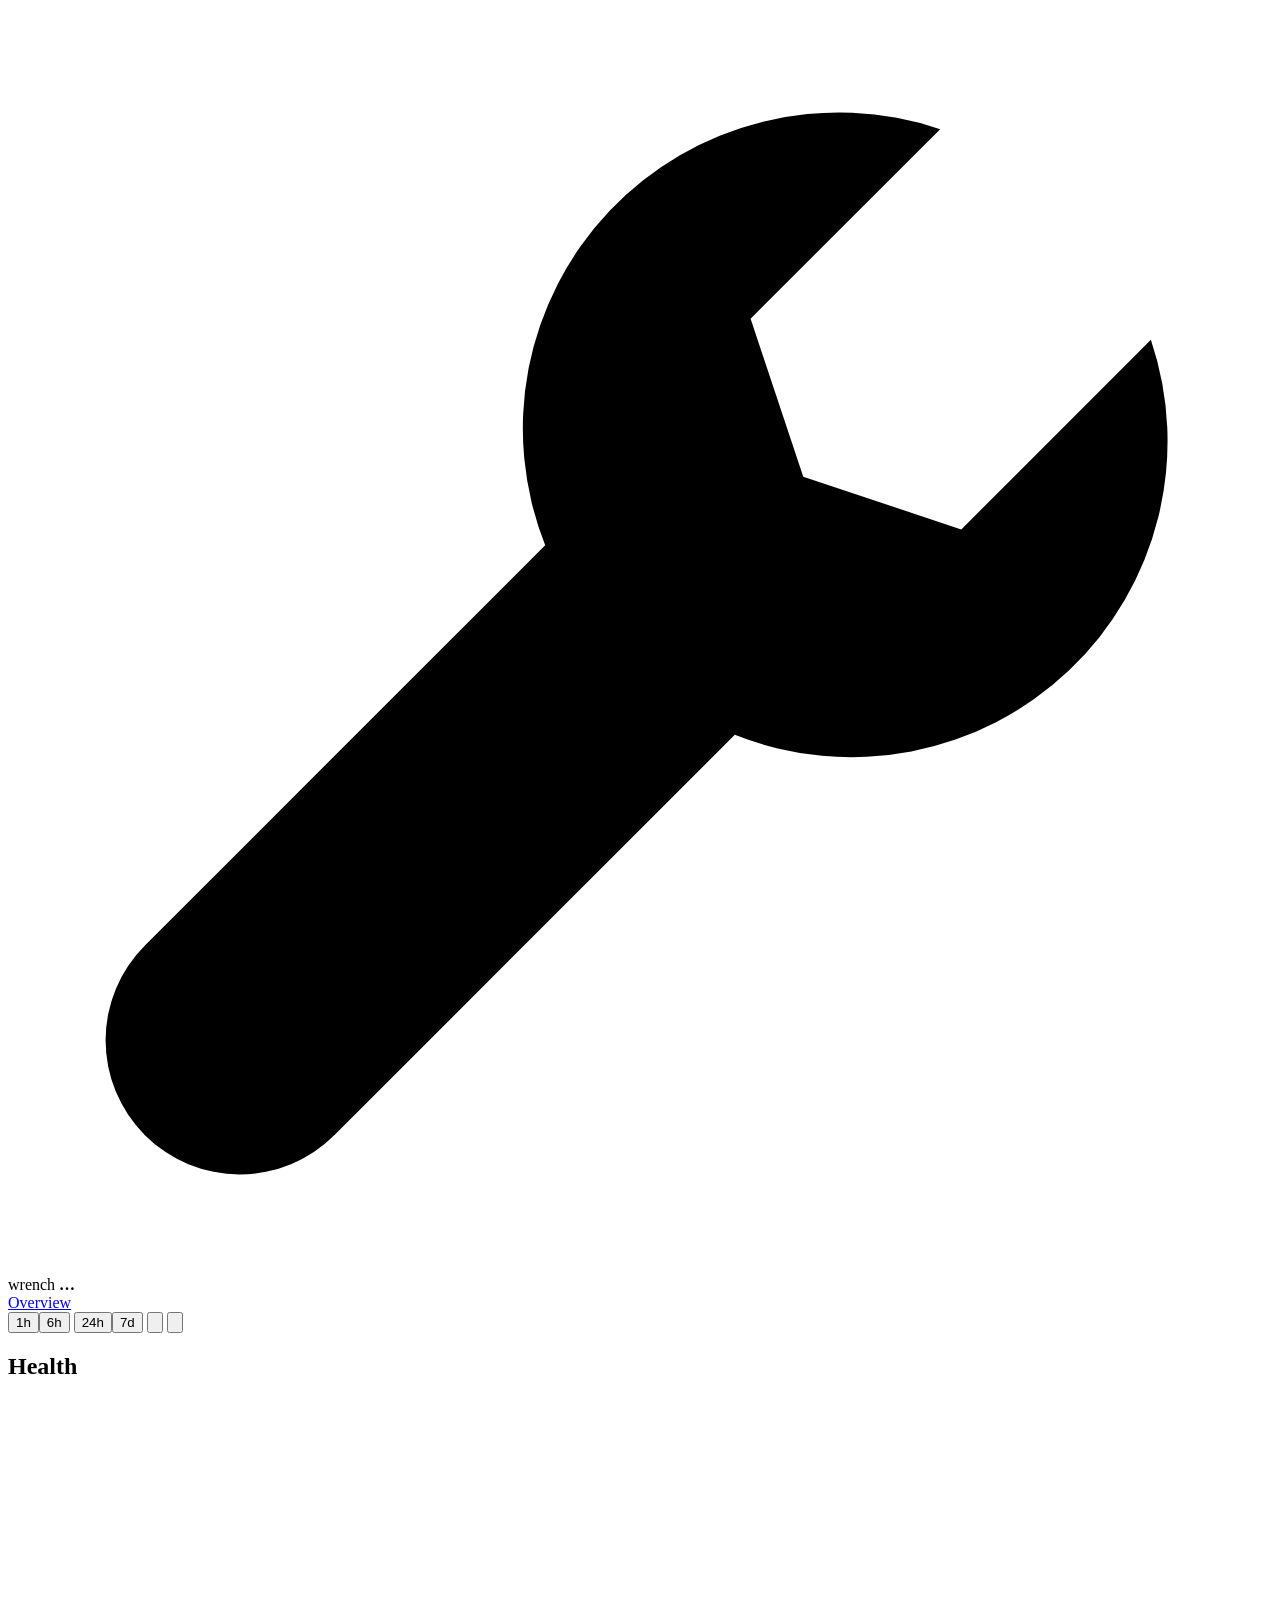
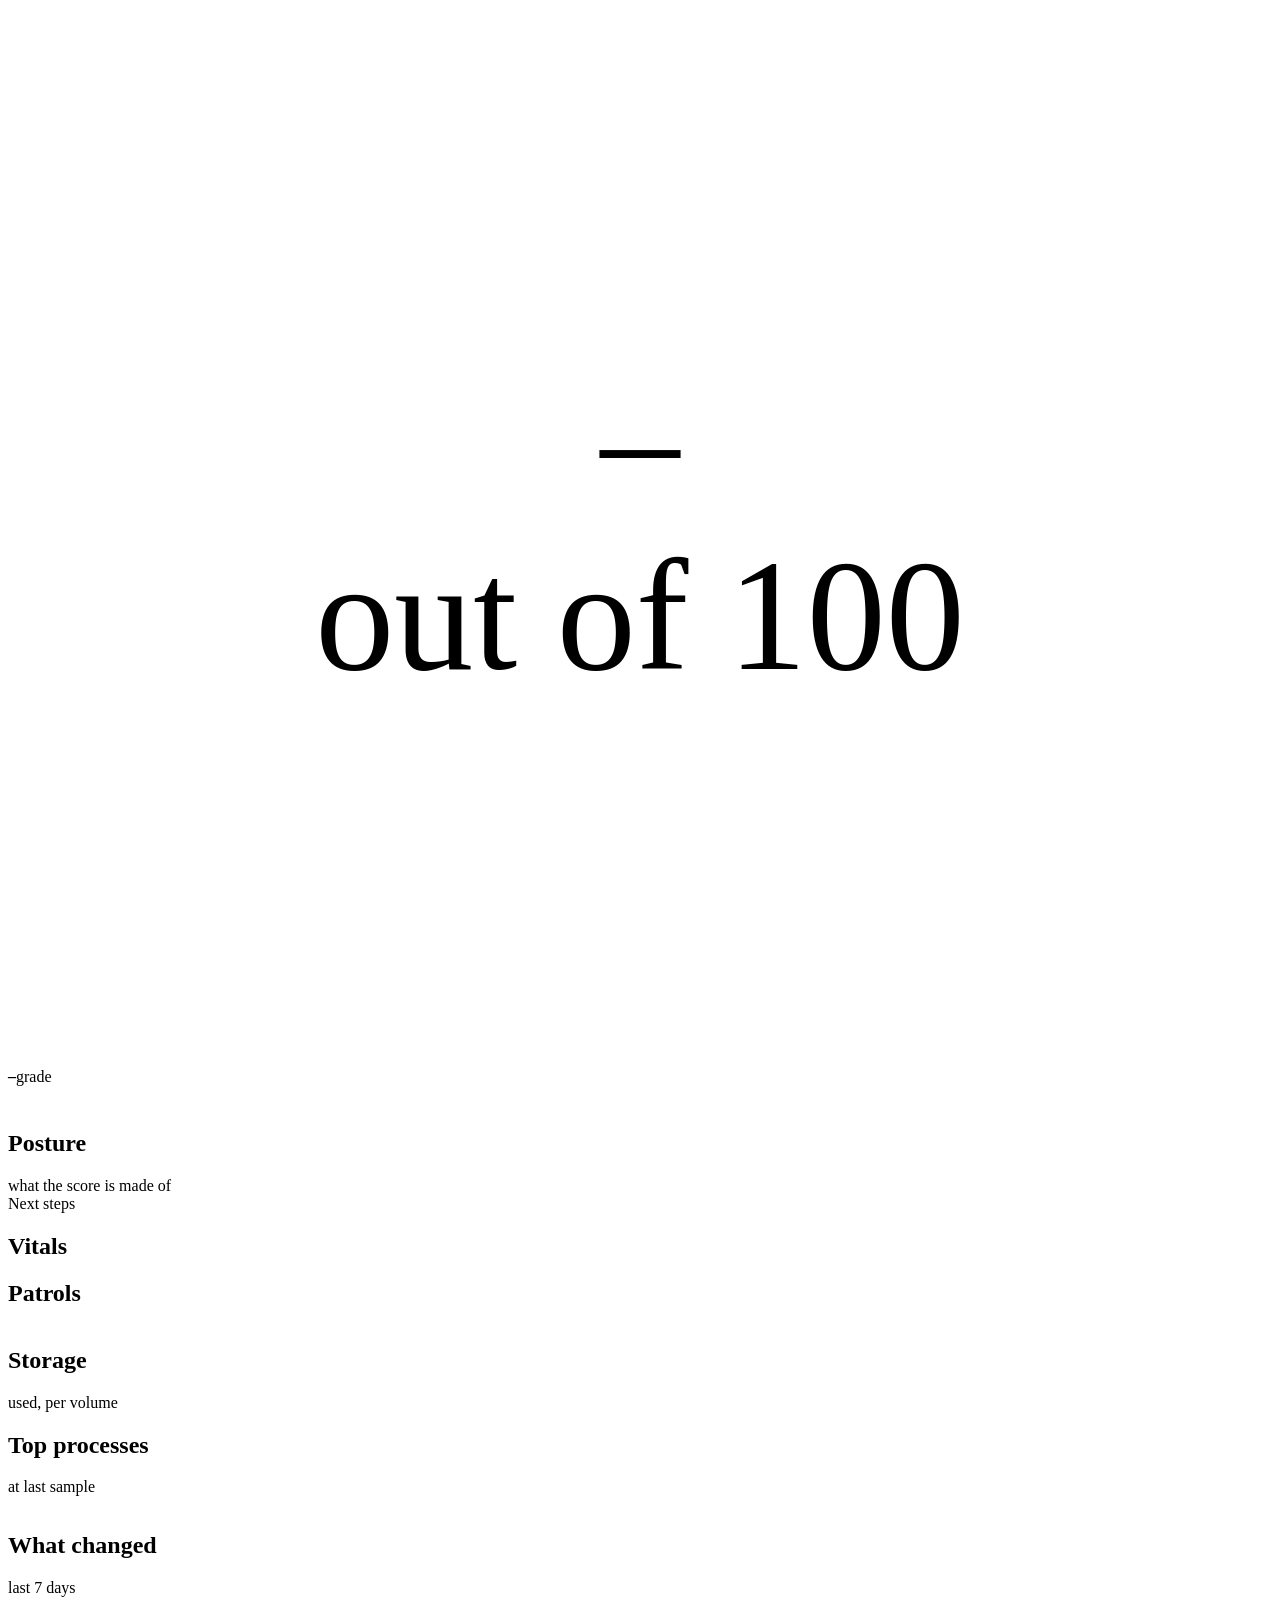
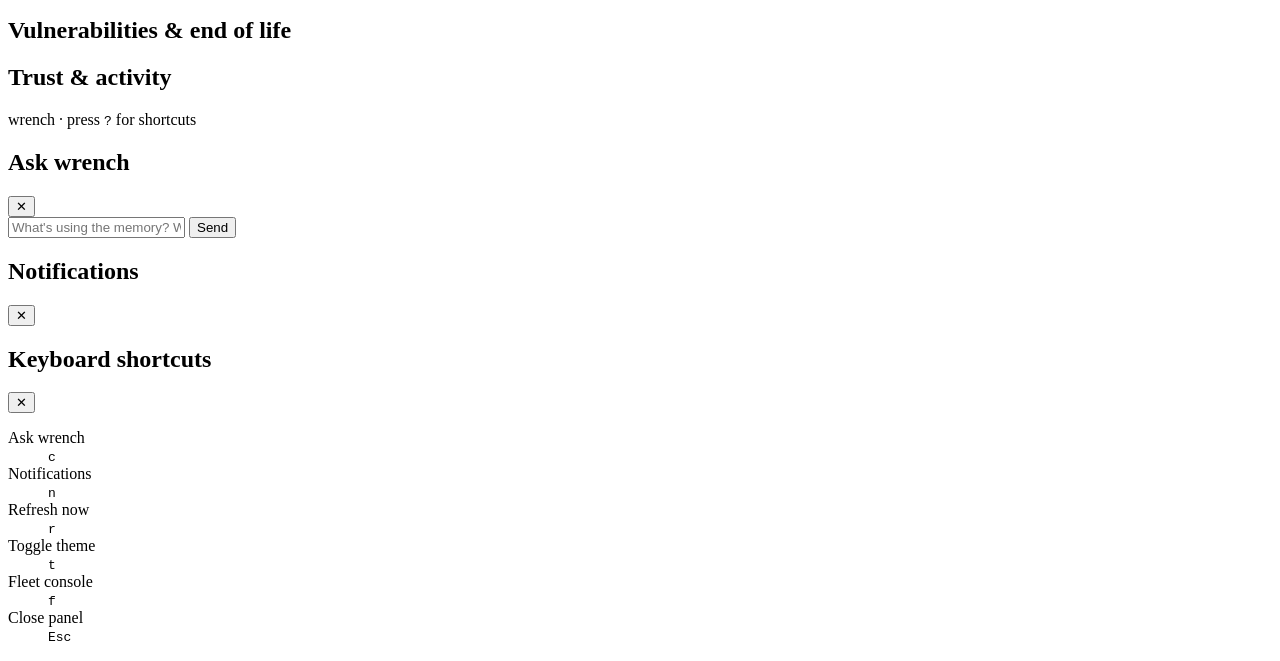
==== wrench/web/dashboard.html @ 410fb594 "v3.0.0 — enterprise pass: health score, brain-optional patrols, fleet enrollment, dashboard access c" ====
<!DOCTYPE html>
<html lang="en"><head><meta charset="utf-8">
<meta name="viewport" content="width=device-width, initial-scale=1">
<title>wrench — overview</title>
<link rel="icon" href="data:image/svg+xml,%3Csvg xmlns='http://www.w3.org/2000/svg' viewBox='0 0 24 24'%3E%3Cpath fill='%233987e5' d='M21.7 6.3l-3.6 3.6-3-1-1-3 3.6-3.6a6 6 0 00-7.5 7.9L2.6 17.8a2.5 2.5 0 103.6 3.6l7.6-7.6a6 6 0 007.9-7.5z'/%3E%3C/svg%3E">
<style>__BASE_CSS__</style></head>
<body>
<div class="topbar">
  <span class="brand"><svg viewBox="0 0 24 24" aria-hidden="true"><path fill="currentColor" d="M21.7 6.3l-3.6 3.6-3-1-1-3 3.6-3.6a6 6 0 00-7.5 7.9L2.6 17.8a2.5 2.5 0 103.6 3.6l7.6-7.6a6 6 0 007.9-7.5z"/></svg>wrench</span>
  <span class="hostchip"><span class="live" id="live"></span><b id="host">…</b><span id="oslabel" class="dim"></span></span>
  <nav class="nav" aria-label="sections"><a class="on" href="/">Overview</a><a id="nav-fleet" href="/fleet" hidden>Fleet</a></nav>
  <span class="spacer"></span>
  <span class="dim" id="updated" style="font-size:12px"></span>
  <span class="seg" role="group" aria-label="time range" id="range">
    <button data-h="1" aria-pressed="false">1h</button><button data-h="6" aria-pressed="false">6h</button>
    <button data-h="24" aria-pressed="true">24h</button><button data-h="168" aria-pressed="false">7d</button></span>
  <button class="iconbtn" id="bell" title="notifications (n)" aria-label="notifications">
    <svg viewBox="0 0 16 16"><path d="M8 1.8a4 4 0 00-4 4v2.4L2.7 11h10.6L12 8.2V5.8a4 4 0 00-4-4zM6.5 13a1.6 1.6 0 003 0" fill="none" stroke="currentColor" stroke-width="1.4" stroke-linecap="round" stroke-linejoin="round"/></svg>
    <span class="count" id="bell-count" hidden></span></button>
  <button class="iconbtn" id="chat-btn" title="ask wrench (c)" hidden>
    <svg viewBox="0 0 16 16"><path d="M2.5 3.5h11v7h-6l-3 2.5v-2.5h-2z" fill="none" stroke="currentColor" stroke-width="1.4" stroke-linejoin="round"/></svg>Ask</button>
  <button class="iconbtn" id="theme-btn" title="toggle theme (t)" aria-label="toggle theme">
    <svg viewBox="0 0 16 16"><circle cx="8" cy="8" r="5.5" fill="none" stroke="currentColor" stroke-width="1.4"/><path d="M8 2.5v11a5.5 5.5 0 000-11z" fill="currentColor"/></svg></button>
  <span class="rolechip" id="role" hidden></span>
  <button class="iconbtn" id="signout" title="sign out" hidden>Sign out</button>
</div>

<main class="page">
  <div class="row hero">
    <section class="card health" aria-labelledby="h-health">
      <header><h2 id="h-health">Health</h2><span class="meta" id="coverage"></span></header>
      <div class="ringwrap">
        <svg class="ring" viewBox="0 0 128 128" role="img" id="ring" aria-label="health score">
          <circle class="track" cx="64" cy="64" r="54" fill="none" stroke-width="9"/>
          <circle class="value" id="ring-val" cx="64" cy="64" r="54" fill="none" stroke-width="9"
            stroke-linecap="round" transform="rotate(-90 64 64)" stroke-dasharray="339.3" stroke-dashoffset="339.3"/>
          <text class="score" id="score" x="64" y="70" text-anchor="middle">–</text>
          <text class="of" x="64" y="88" text-anchor="middle">out of 100</text>
        </svg>
        <div><div class="grade"><b id="grade">–</b>grade</div><div id="state" style="margin-top:6px"></div>
          <p class="dim" style="font-size:12.5px;margin-top:8px" id="health-note"></p></div>
      </div>
      <dl class="kv" id="health-facts" style="margin-top:auto;padding-top:12px;border-top:1px solid var(--line-soft)"></dl>
    </section>
    <section class="card" aria-labelledby="h-pillars">
      <header><h2 id="h-pillars">Posture</h2><span class="meta">what the score is made of</span></header>
      <div class="pillars" id="pillars"></div>
      <div class="subhead" id="issues-head">Next steps</div>
      <div class="issues" id="issues"></div>
    </section>
  </div>

  <section class="card" aria-labelledby="h-vitals">
    <header><h2 id="h-vitals">Vitals</h2><span class="meta" id="range-label"></span></header>
    <div class="tiles" id="tiles"></div>
    <div class="charts">
      <div class="chart" id="c-cpu"></div><div class="chart" id="c-mem"></div>
      <div class="chart" id="c-load"></div><div class="chart" id="c-net"></div>
    </div>
  </section>

  <div class="row two">
    <section class="card" aria-labelledby="h-patrol">
      <header><h2 id="h-patrol">Patrols</h2><span class="meta" id="patrol-meta"></span></header>
      <div class="feed" id="patrols"></div>
    </section>
    <div class="row" style="align-content:start">
      <section class="card" aria-labelledby="h-disks">
        <header><h2 id="h-disks">Storage</h2><span class="meta">used, per volume</span></header>
        <div class="disks" id="disks"></div>
      </section>
      <section class="card" aria-labelledby="h-procs">
        <header><h2 id="h-procs">Top processes</h2><span class="meta">at last sample</span></header>
        <div class="row two" style="gap:18px"><dl class="kv" id="top-cpu"></dl><dl class="kv" id="top-mem"></dl></div>
      </section>
    </div>
  </div>

  <div class="row three">
    <section class="card" aria-labelledby="h-drift">
      <header><h2 id="h-drift">What changed</h2><span class="meta">last 7 days</span></header>
      <div class="feed" id="drift"></div>
    </section>
    <section class="card" aria-labelledby="h-intel">
      <header><h2 id="h-intel">Vulnerabilities &amp; end of life</h2><span class="meta" id="intel-meta"></span></header>
      <div class="feed" id="intel"></div>
    </section>
    <section class="card" aria-labelledby="h-trust">
      <header><h2 id="h-trust">Trust &amp; activity</h2><span class="meta" id="audit-state"></span></header>
      <dl class="kv" id="trust" style="margin-bottom:12px"></dl>
      <div class="feed" id="actions" style="max-height:230px"></div>
    </section>
  </div>
  <footer class="foot">wrench <span id="version"></span> · press <code>?</code> for shortcuts</footer>
</main>

<div id="toasts" aria-live="polite"></div>
<div class="scrim" id="scrim"></div>

<aside class="drawer" id="chat" role="dialog" aria-label="ask wrench">
  <header><h2>Ask wrench</h2><span class="dim" id="chat-model" style="font-size:12px"></span>
    <button class="iconbtn" data-close aria-label="close">✕</button></header>
  <div class="content" id="chat-log"></div>
  <form class="chatform" id="chat-form"><input class="input" id="chat-input" data-autofocus autocomplete="off"
    maxlength="2000" placeholder="What's using the memory? What changed overnight?">
    <button class="btn primary" id="chat-send" type="submit">Send</button></form>
</aside>

<aside class="drawer" id="notifs" role="dialog" aria-label="notifications">
  <header><h2>Notifications</h2><button class="btn" id="mark-all" hidden>Mark all read</button>
    <button class="iconbtn" data-close aria-label="close">✕</button></header>
  <div class="content"><div class="feed" id="notif-list" style="max-height:none"></div></div>
</aside>

<aside class="drawer" id="help" role="dialog" aria-label="keyboard shortcuts">
  <header><h2>Keyboard shortcuts</h2><button class="iconbtn" data-close aria-label="close">✕</button></header>
  <div class="content"><dl class="kv">
    <dt>Ask wrench</dt><dd><code>c</code></dd><dt>Notifications</dt><dd><code>n</code></dd>
    <dt>Refresh now</dt><dd><code>r</code></dd><dt>Toggle theme</dt><dd><code>t</code></dd>
    <dt>Fleet console</dt><dd><code>f</code></dd><dt>Close panel</dt><dd><code>Esc</code></dd></dl></div>
</aside>

<script nonce="__NONCE__">__BASE_JS__</script>
<script nonce="__NONCE__">
let hours = 24, me = { role: 'viewer' }, seenNotif = new Set(), firstLoad = true;

function renderHealth(p) {
  const s = p.score, C = 339.3;
  $('score').textContent = s == null ? '–' : Math.round(s);
  $('grade').textContent = p.grade;
  $('ring').setAttribute('aria-label', s == null ? 'health score: no data yet' : `health score ${Math.round(s)} of 100, grade ${p.grade}`);
  const v = $('ring-val');
  v.style.stroke = `var(--${p.state === 'ok' ? 'good' : p.state === 'attention' ? 'warning' : p.state === 'critical' ? 'critical' : 'unknown'})`;
  v.style.strokeDashoffset = s == null ? C : C * (1 - s / 100);
  $('state').innerHTML = badge(p.state);
  $('coverage').textContent = `${p.coverage.measured} of ${p.coverage.total} pillars measured`;
  $('health-note').textContent = p.coverage.measured < p.coverage.total
    ? 'Unmeasured pillars are left out of the score, not counted as healthy.' : 'Every pillar is measured.';
  $('issues').innerHTML = (p.top_issues || []).map((i) => `
    <div class="issue"><span class="dot ${esc(p.pillars.find((x) => x.key === i.pillar).state)}"></span>
      <span><b>${esc(i.label)}</b> — ${esc(i.detail)}</span><small>next step: <code>${esc(i.command)}</code></small></div>`).join('')
    || (s == null ? '<div class="empty">Run <code>wrench patrol</code> to take the first measurements.</div>'
      : '<div class="empty">Nothing needs attention.</div>');
  $('issues-head').hidden = !(p.top_issues || []).length;
  $('pillars').innerHTML = p.pillars.map((x) => `
    <div class="pillar" title="run: ${esc(x.command)}">
      <div class="top">${badge(x.state)}<span class="name">${esc(x.label)}</span>
        <span class="val num">${x.score == null ? '—' : Math.round(x.score)}</span></div>
      <div class="meter ${esc(x.state)}"><i style="width:${x.score ?? 0}%"></i></div>
      <div class="detail">${esc(x.detail)}${x.score == null ? ` · <code>${esc(x.command)}</code>` : ''}</div>
    </div>`).join('');
}

function renderVitals(o, tl) {
  const os = o.os || {};
  const tile = (k, v, unit) => `<div class="tile"><div class="k">${k}</div><div class="v num">${v}${unit ? `<small>${unit}</small>` : ''}</div></div>`;
  const n = (v, d = 0) => (v == null ? '—' : Number(v).toFixed(d));
  $('tiles').innerHTML = tile('CPU', n(os.cpu_pct), '%') + tile('Memory', n(os.mem_pct), '%')
    + tile('Swap', n(os.swap_pct), '%') + tile('Load 1m', n(os.load_1m, 2))
    + tile('Processes', os.n_procs ?? '—') + tile('Uptime', dur(os.uptime_s));
  const series = (k) => tl.filter((s) => s[k] != null).map((s) => [s.ts, s[k]]);
  lineChart($('c-cpu'), { title: 'CPU', points: series('cpu_pct'), unit: '%', max: 100 });
  lineChart($('c-mem'), { title: 'Memory', points: series('mem_pct'), unit: '%', max: 100 });
  lineChart($('c-load'), { title: 'Load (1 min)', points: series('load_1m'), fmt: (v) => v.toFixed(2) });
  lineChart($('c-net'), { title: 'Network in', points: series('net_recv_rate_kbs'), unit: ' KB/s' });
  $('range-label').textContent = hours === 168 ? 'last 7 days' : `last ${hours} hour${hours > 1 ? 's' : ''}`;
  const disks = Object.entries(os.disk_pct || {}).map(([m, v]) => [m, Number(v)])
    .filter((e) => Number.isFinite(e[1])).sort((a, b) => b[1] - a[1]);
  $('disks').innerHTML = disks.length ? disks.map(([m, p]) => `
    <div class="disk"><span class="mount" title="${esc(m)}">${esc(m)}</span>
      <div class="meter ${stateOf(p)}" role="img" aria-label="${esc(m)} ${p}% used"><i style="width:${p}%"></i></div>
      <span class="num"><b>${p.toFixed(0)}%</b></span></div>`).join('') : '<div class="empty">No volumes sampled yet.</div>';
  const procs = (rows, key, head) => `<dt class="dim">${head}</dt><dd></dd>` + (rows || []).map((r) =>
    `<dt style="color:var(--text)">${esc(r.name)}</dt><dd class="num">${Number(r[key]).toFixed(1)}%</dd>`).join('');
  $('top-cpu').innerHTML = procs(os.top_cpu, 'cpu_pct', 'by CPU');
  $('top-mem').innerHTML = procs(os.top_mem, 'mem_pct', 'by memory');
}

function renderPatrols(list) {
  $('patrol-meta').textContent = list.length ? 'last ' + ago(list[0].ts) : '';
  $('patrols').innerHTML = list.length ? list.map((p, i) => {
    const fs = (p.findings || []).filter((f) => f.severity !== 'recommendation');
    const recs = (p.findings || []).filter((f) => f.severity === 'recommendation');
    return `<div class="item" data-ts="${p.ts}">
      <div class="head">${badge(p.status)}${p.model === 'deterministic' ? '<span class="tag" title="No model was consulted; every finding is a code check.">deterministic</span>' : ''}
        <span class="when">${ago(p.ts)}</span></div>
      <div class="body">${esc(p.summary)}</div>
      ${i === 0 && fs.length ? `<div class="findings">${fs.slice(0, 8).map((f) =>
        `<div class="finding">${badge(f.severity)}<span>${esc(f.text)}</span></div>`).join('')}
        ${fs.length > 8 ? `<div class="sub">…and ${fs.length - 8} more in the full report</div>` : ''}</div>` : ''}
      ${i === 0 && recs.length ? `<div class="sub">Recommended: ${recs.slice(0, 3).map((r) => `<code>${esc(r.text)}</code>`).join(' ')}</div>` : ''}
      <details><summary>Full report${i ? ` · ${fs.length} finding(s)` : ''}</summary><pre>${esc(p.report_md)}</pre></details>
      <div class="sub">${esc(p.model || '')}${p.tokens ? ` · ${p.tokens.toLocaleString()} tokens` : ''}</div></div>`;
  }).join('') : '<div class="empty">No patrols yet. Run <code>wrench patrol</code>, or schedule them with <code>wrench install-service</code>.</div>';
}

function renderFeeds(drift, wi, actions, o) {
  $('drift').innerHTML = drift.length ? drift.map((d) => `
    <div class="item"><div class="head"><span class="tag">${esc(d.kind)}</span><span class="when">${ago(d.ts)}</span></div>
      <div class="body">${esc(d.summary)}</div>
      ${Array.isArray(d.details) && d.details.length > 1 ? `<details><summary>${d.details.length} changes</summary><pre>${esc(d.details.join('\n'))}</pre></details>` : ''}</div>`).join('')
    : '<div class="empty">No changes recorded — ports, services, packages, users and scheduled jobs match the last scan.</div>';
  if (wi && wi.ts) {
    const v = wi.vulns || [], eol = (wi.eol || []);
    $('intel-meta').textContent = `scanned ${ago(wi.ts)}${wi.online === false ? ' · cached' : ''}`;
    $('intel').innerHTML = v.slice(0, 10).map((x) => `
      <div class="item"><div class="head">${badge('critical', 'CVE')}<b>${esc(x.package)}</b> <span class="dim mono">${esc(x.version)}</span></div>
        <div class="body">${esc((x.aliases || []).join(', ') || x.vuln_id)}${x.fixed ? ` · fixed in <code>${esc(x.fixed)}</code>` : ''}</div>
        <div class="sub">${esc(x.summary || '')}</div></div>`).join('')
      + (v.length > 10 ? `<div class="item sub">…and ${v.length - 10} more — <code>wrench cve</code></div>` : '')
      + eol.map((e) => `<div class="item"><div class="head">${badge(e.is_eol ? 'attention' : 'ok', e.is_eol ? 'End of life' : 'Supported')}<span>${esc(e.label)}</span></div></div>`).join('')
      + (!v.length ? `<div class="item sub">No known CVEs in ${wi.packages_checked} checked packages.</div>` : '');
  } else {
    $('intel').innerHTML = o.offline ? '<div class="empty">Offline mode — public vulnerability lookups are disabled.</div>'
      : '<div class="empty">No scan yet. Run <code>wrench cve</code>.</div>';
  }
  const a = o.audit || {};
  $('audit-state').innerHTML = a.count == null ? '' : badge(a.intact ? 'ok' : 'critical', a.intact ? 'Audit chain intact' : 'Audit chain broken');
  const b = o.brain || {};
  $('trust').innerHTML = `
    <dt>Policy tier</dt><dd><b>${esc(o.policy_tier)}</b></dd>
    <dt>Brain</dt><dd>${b.usable ? `${esc(b.provider)} · <span class="mono">${esc(b.model)}</span>` : `<span class="dim">deterministic — ${esc(b.reason || 'not configured')}</span>`}</dd>
    <dt>Network</dt><dd>${o.offline ? 'offline mode (zero egress)' : 'normal'}</dd>
    <dt>Audit events</dt><dd class="num">${a.count ?? '—'}${a.reason && !a.intact ? ` · <span style="color:var(--critical-ink)">${esc(a.reason)}</span>` : ''}</dd>
    <dt>Tokens spent</dt><dd class="num">${(o.tokens_total || 0).toLocaleString()}</dd>`;
  $('actions').innerHTML = actions.length ? actions.slice(0, 30).map((x) => `
    <div class="item"><div class="head"><span class="tag">${esc(x.kind)}</span>${x.approved ? '' : badge('attention', 'blocked')}<span class="when">${ago(x.ts)}</span></div>
      <div class="body mono" style="font-size:12.5px">${esc(x.command)}</div></div>`).join('')
    : '<div class="empty">No agent actions recorded yet.</div>';
}

function renderNotifs(list) {
  const unread = list.filter((n) => !n.read);
  const c = $('bell-count'); c.hidden = !unread.length; c.textContent = unread.length > 99 ? '99+' : unread.length;
  $('mark-all').hidden = !unread.length || me.role !== 'admin';
  $('notif-list').innerHTML = list.length ? list.slice().reverse().map((n) => `
    <div class="item" style="${n.read ? 'opacity:.6' : ''}"><div class="head">${badge(n.severity)}<span class="tag">${esc(n.kind || 'patrol')}</span><span class="when">${ago(n.ts)}</span></div>
      <div class="body">${esc(n.summary)}</div></div>`).join('') : '<div class="empty">Nothing here — the box is quiet.</div>';
  if (!firstLoad) for (const n of unread) {
    if (seenNotif.has(n.id)) continue;
    const t = document.createElement('div'); t.className = 'toast ' + esc(n.severity);
    t.innerHTML = `<div class="t">${esc(LABEL[n.severity] || n.severity)} · ${esc(n.kind || 'patrol')}</div>${esc(n.summary)}`;
    t.addEventListener('click', () => { t.remove(); openDrawer('notifs'); });
    $('toasts').appendChild(t); setTimeout(() => t.remove(), 20000);
  }
  unread.forEach((n) => seenNotif.add(n.id));
}

async function refresh() {
  try {
    const [o, tl, drift, patrols, actions, wi, notifs] = await Promise.all([
      api('/api/overview'), api('/api/timeline?hours=' + hours), api('/api/drift'),
      api('/api/patrols'), api('/api/actions'), api('/api/webintel'), api('/api/notifications?all=1')]);
    me = o;
    $('host').textContent = o.host; $('oslabel').textContent = o.os_label || '';
    $('version').textContent = 'v' + o.version;
    document.title = `${o.posture.score == null ? '' : Math.round(o.posture.score) + ' · '}${o.host} — wrench`;
    $('nav-fleet').hidden = !o.fleet_hub;
    $('chat-btn').hidden = o.role !== 'admin' || !o.brain.usable;
    $('chat-model').textContent = o.brain.usable ? `${o.brain.provider} · ${o.brain.model}` : '';
    $('role').hidden = $('signout').hidden = !o.auth_required; $('role').textContent = o.role;
    const fresh = o.ts && (Date.now() / 1000 - o.ts) < 300;
    $('live').classList.toggle('stale', !fresh);
    $('updated').textContent = o.ts ? 'sampled ' + ago(o.ts) : 'no samples yet';
    renderHealth(o.posture); renderVitals(o, tl); renderPatrols(patrols);
    const lp = patrols[0], unread = notifs.filter((n) => !n.read).length;
    const hot = Object.values((o.os || {}).disk_pct || {}).filter((p) => p >= 90).length;
    $('health-facts').innerHTML = `
      <dt>Last patrol</dt><dd>${lp ? `${badge(lp.status)} <span class="dim">${ago(lp.ts)}</span>` : '<span class="dim">none yet</span>'}</dd>
      <dt>Unread notifications</dt><dd class="num">${unread}</dd>
      <dt>Volumes at 90% or more</dt><dd class="num">${hot}</dd>`;
    renderFeeds(drift, wi, actions, o); renderNotifs(notifs);
    firstLoad = false;
  } catch (e) { if (e.message !== 'auth') { $('updated').textContent = 'connection lost — retrying'; $('live').classList.add('stale'); } }
}

/* ---- interactions ---- */
wireChrome();
$('range').addEventListener('click', (e) => {
  const b = e.target.closest('button'); if (!b) return;
  hours = Number(b.dataset.h);
  $('range').querySelectorAll('button').forEach((x) => x.setAttribute('aria-pressed', x === b));
  refresh();
});
$('bell').addEventListener('click', () => openDrawer('notifs'));
$('mark-all').addEventListener('click', async () => { await post('/api/notifications/read'); refresh(); });
let greeted = false, busy = false;
function addMsg(cls, text, meta) {
  const d = document.createElement('div'); d.className = 'msg ' + cls; d.textContent = text;
  if (meta) { const m = document.createElement('span'); m.className = 'meta'; m.textContent = meta; d.appendChild(m); }
  $('chat-log').appendChild(d); $('chat-log').scrollTop = $('chat-log').scrollHeight; return d;
}
function openChat() {
  if (me.role !== 'admin' || !me.brain || !me.brain.usable) return;
  if (!greeted) { greeted = true; addMsg('bot', "I'm wrench — I live on this machine. Ask me what's using the memory, what changed overnight, or whether that port should be open. I investigate with read-only diagnostics and cite what I find."); }
  openDrawer('chat');
}
$('chat-btn').addEventListener('click', openChat);
$('chat-form').addEventListener('submit', async (e) => {
  e.preventDefault();
  const q = $('chat-input').value.trim(); if (!q || busy) return;
  $('chat-input').value = ''; addMsg('you', q); busy = true; $('chat-send').disabled = true;
  const t = document.createElement('div'); t.className = 'typing'; t.textContent = 'investigating…';
  $('chat-log').appendChild(t);
  try {
    const d = await post('/api/chat', { message: q });
    addMsg('bot', d.reply, `${d.tokens.toLocaleString()} tokens · ${d.steps} diagnostic${d.steps === 1 ? '' : 's'} run`);
  } catch (err) { addMsg('bot', 'I could not answer that: ' + err.message); }
  t.remove(); busy = false; $('chat-send').disabled = false; $('chat-input').focus();
});
document.addEventListener('keydown', (e) => {
  if (e.target.matches('input, textarea') || e.metaKey || e.ctrlKey || e.altKey) return;
  if (e.key === 'c') openChat(); else if (e.key === 'n') openDrawer('notifs');
  else if (e.key === 'r') refresh(); else if (e.key === 't') toggleTheme();
  else if (e.key === '?') openDrawer('help'); else if (e.key === 'f' && me.fleet_hub) location.href = '/fleet';
  else return;
  e.preventDefault();
});
let resizeTimer;
addEventListener('resize', () => { clearTimeout(resizeTimer); resizeTimer = setTimeout(refresh, 200); });
refresh(); setInterval(refresh, 15000);
</script></body></html>
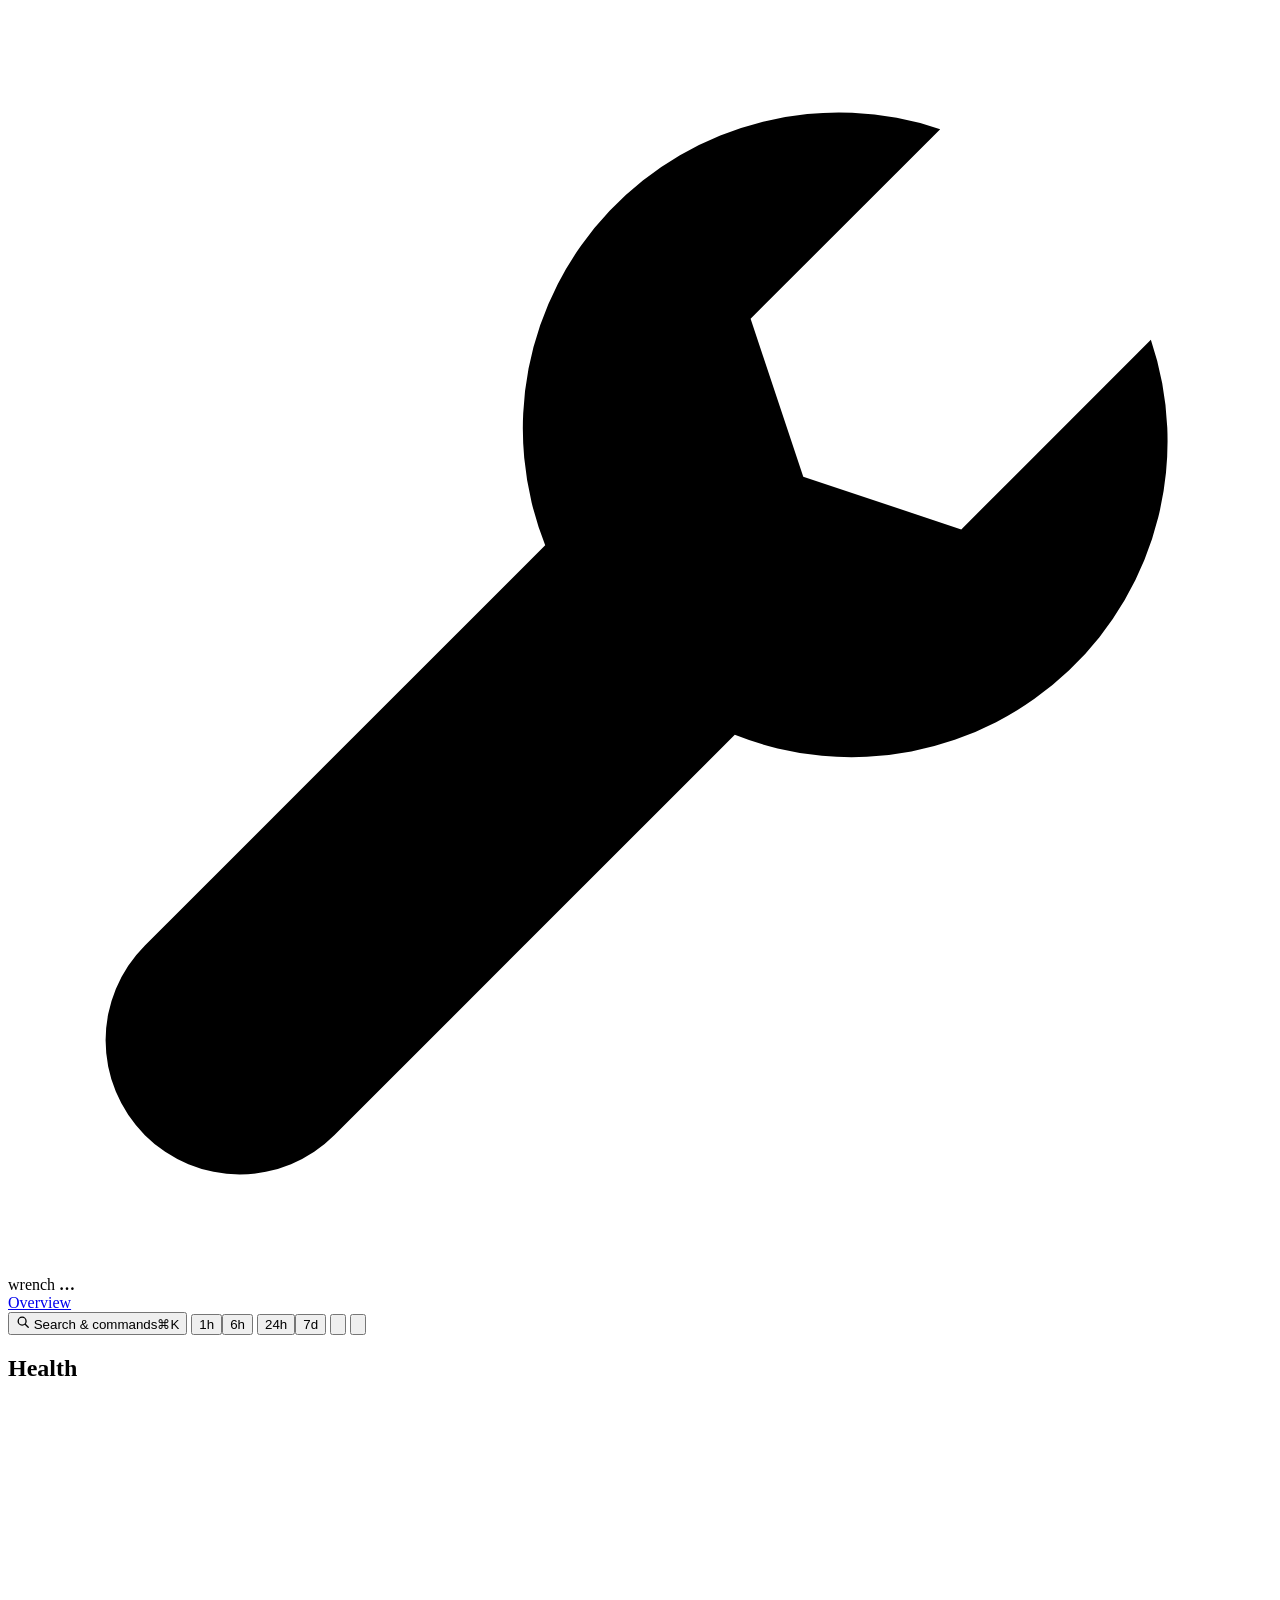
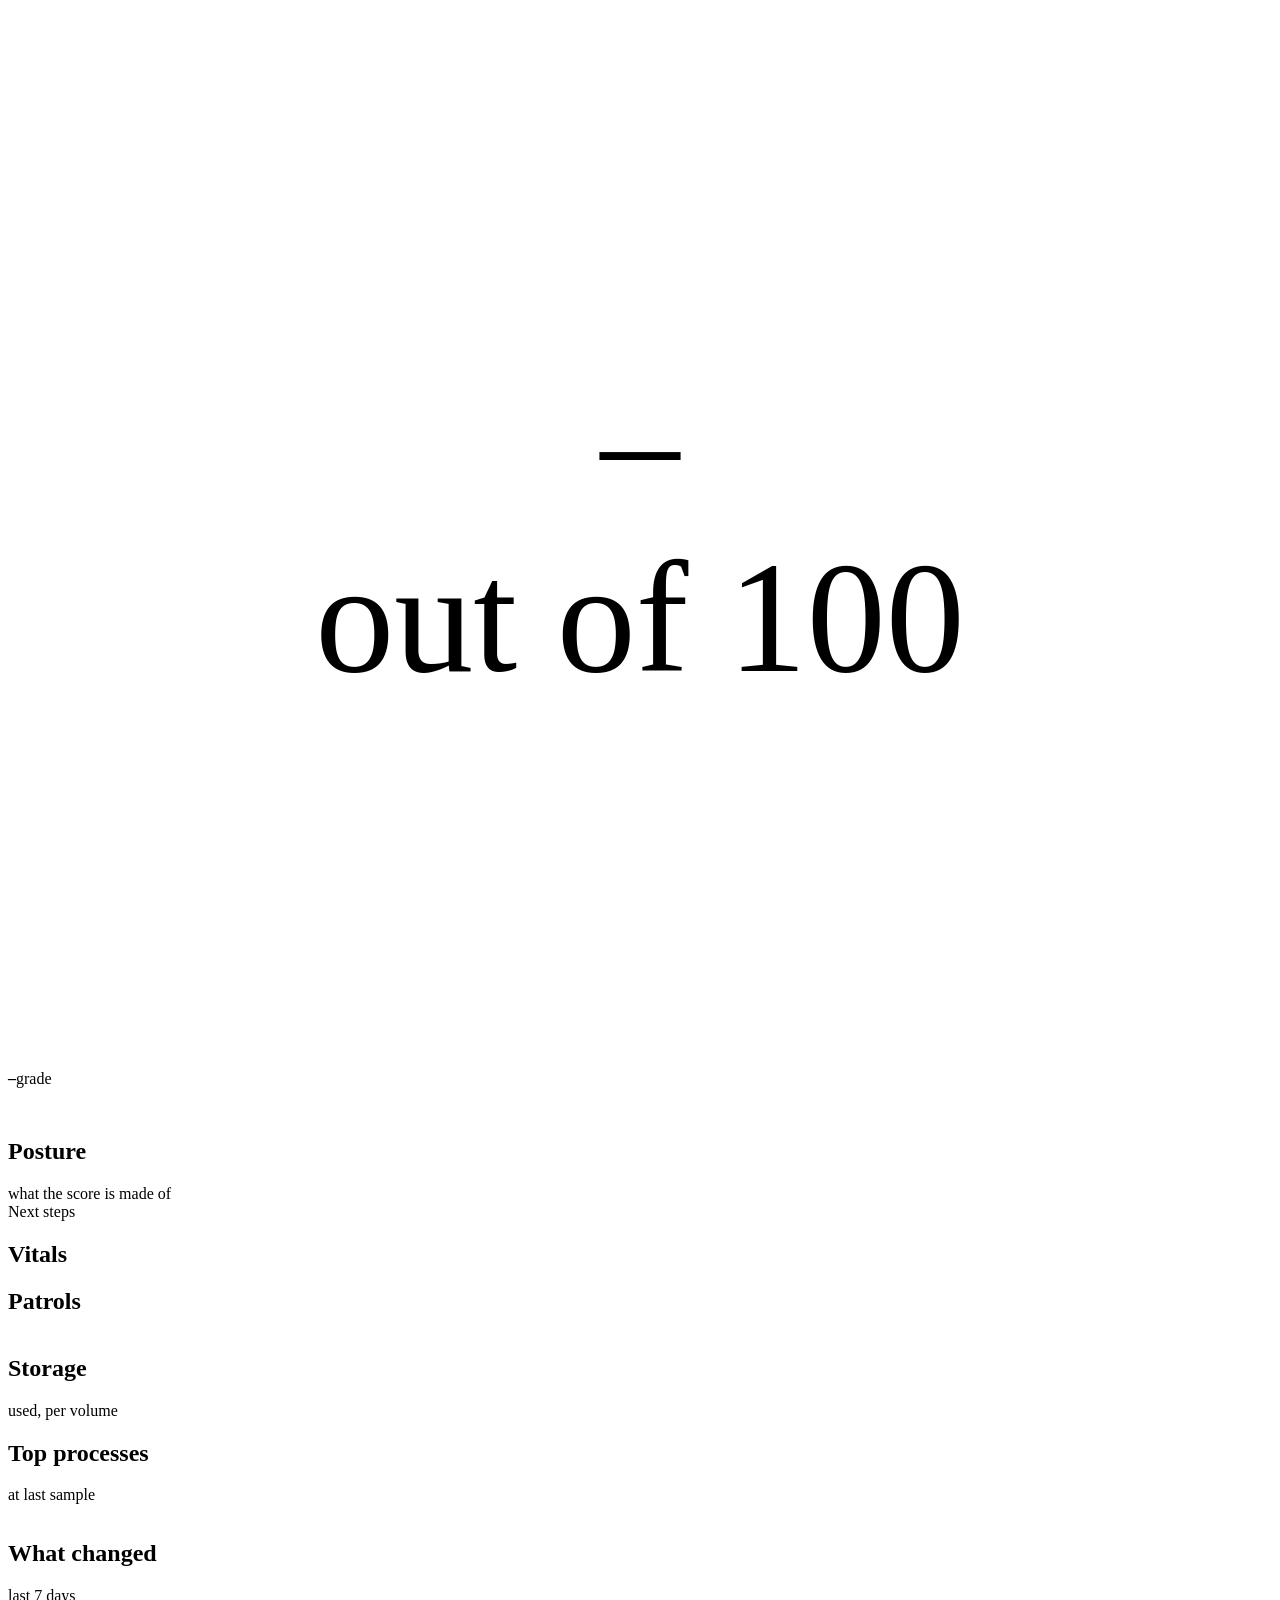
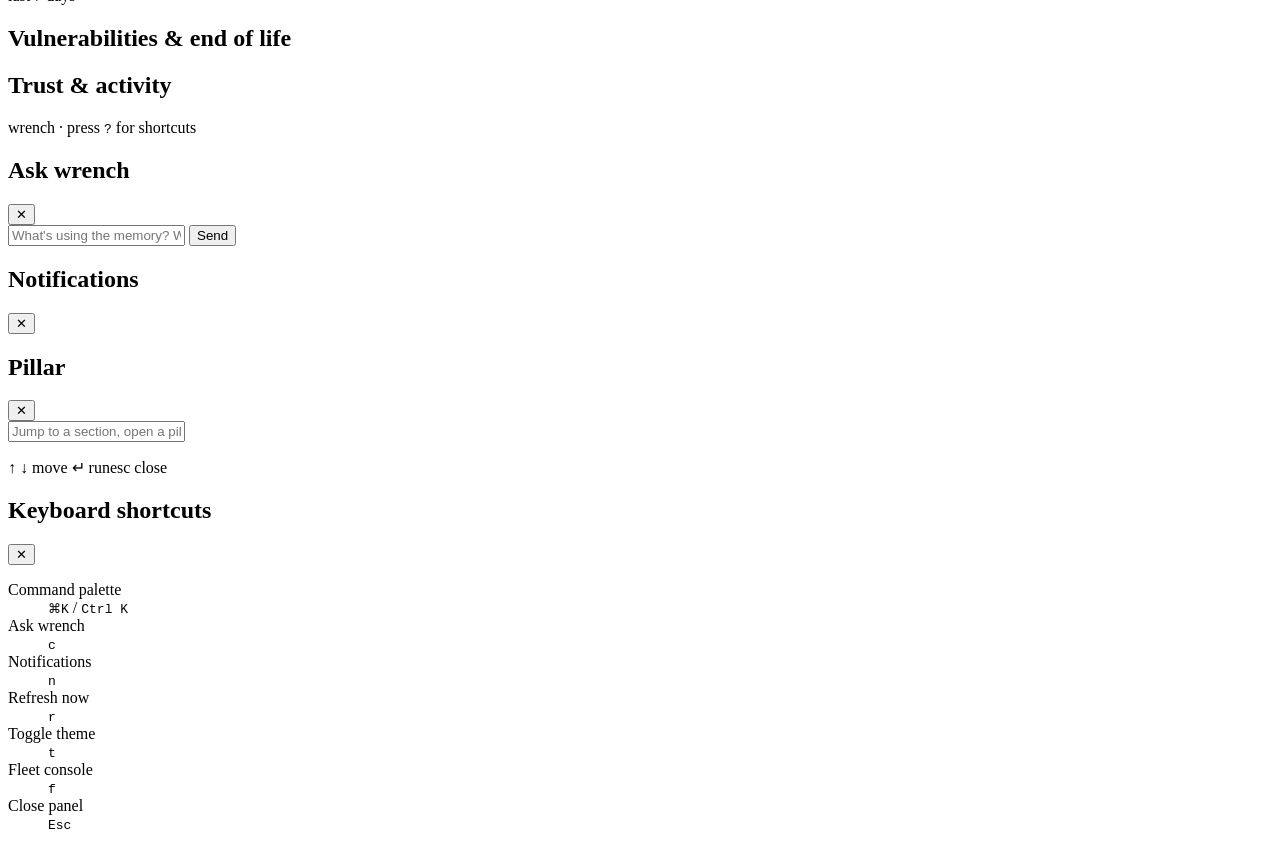
==== commit a4b3c500: "UX, website and docs: pillar drill-downs, command palette, CLI home, rebuilt site, deployment + conf" ====
--- a/wrench/web/dashboard.html
+++ b/wrench/web/dashboard.html
@@ -11,6 +11,9 @@
   <nav class="nav" aria-label="sections"><a class="on" href="/">Overview</a><a id="nav-fleet" href="/fleet" hidden>Fleet</a></nav>
   <span class="spacer"></span>
   <span class="dim" id="updated" style="font-size:12px"></span>
+  <button class="searchbtn" id="palette-btn" title="command palette" aria-label="open the command palette">
+    <svg viewBox="0 0 16 16" width="14" height="14" aria-hidden="true"><circle cx="7" cy="7" r="4.5" fill="none" stroke="currentColor" stroke-width="1.5"/><path d="M10.5 10.5L14 14" stroke="currentColor" stroke-width="1.5" stroke-linecap="round"/></svg>
+    <span class="lbl">Search &amp; commands</span><span class="kbdkey lbl">⌘K</span></button>
   <span class="seg" role="group" aria-label="time range" id="range">
     <button data-h="1" aria-pressed="false">1h</button><button data-h="6" aria-pressed="false">6h</button>
     <button data-h="24" aria-pressed="true">24h</button><button data-h="168" aria-pressed="false">7d</button></span>
@@ -26,6 +29,14 @@
 </div>
 
 <main class="page">
+  <section class="card welcome" id="welcome" hidden aria-labelledby="h-welcome">
+    <header style="align-items:center"><div><h3 id="h-welcome">Welcome — let's get this machine watched</h3>
+      <span class="dim" style="font-size:13px" id="welcome-sub"></span></div>
+      <span class="meta" style="display:flex;align-items:center;gap:10px;min-width:220px;justify-content:flex-end">
+        <span class="progress" aria-hidden="true"><i id="welcome-bar"></i></span>
+        <button class="iconbtn" id="welcome-hide" title="hide this guide">Hide</button></span></header>
+    <div class="steps" id="welcome-steps"></div>
+  </section>
   <div class="row hero">
     <section class="card health" aria-labelledby="h-health">
       <header><h2 id="h-health">Health</h2><span class="meta" id="coverage"></span></header>
@@ -37,9 +48,11 @@
           <text class="score" id="score" x="64" y="70" text-anchor="middle">–</text>
           <text class="of" x="64" y="88" text-anchor="middle">out of 100</text>
         </svg>
-        <div><div class="grade"><b id="grade">–</b>grade</div><div id="state" style="margin-top:6px"></div>
+        <div><div class="grade"><b id="grade">–</b>grade</div>
+          <div style="margin-top:6px;display:flex;gap:6px;flex-wrap:wrap"><span id="state"></span><span id="trend"></span></div>
           <p class="dim" style="font-size:12.5px;margin-top:8px" id="health-note"></p></div>
       </div>
+      <div id="health-spark"></div>
       <dl class="kv" id="health-facts" style="margin-top:auto;padding-top:12px;border-top:1px solid var(--line-soft)"></dl>
     </section>
     <section class="card" aria-labelledby="h-pillars">
@@ -112,9 +125,24 @@
   <div class="content"><div class="feed" id="notif-list" style="max-height:none"></div></div>
 </aside>
 
+<aside class="drawer" id="pillar" role="dialog" aria-label="pillar detail">
+  <header><h2 id="p-title">Pillar</h2><span id="p-state"></span>
+    <button class="iconbtn" data-close aria-label="close">✕</button></header>
+  <div class="content" id="p-body"></div>
+</aside>
+
+<div class="palette" id="palette" role="dialog" aria-label="command palette">
+  <div class="box"><input id="palette-input" type="text" autocomplete="off" spellcheck="false"
+      placeholder="Jump to a section, open a pillar, copy a command…" aria-label="search commands">
+    <ul id="palette-list" role="listbox"></ul>
+    <div class="hint"><span><span class="kbdkey">↑</span> <span class="kbdkey">↓</span> move</span>
+      <span><span class="kbdkey">↵</span> run</span><span><span class="kbdkey">esc</span> close</span></div></div>
+</div>
+
 <aside class="drawer" id="help" role="dialog" aria-label="keyboard shortcuts">
   <header><h2>Keyboard shortcuts</h2><button class="iconbtn" data-close aria-label="close">✕</button></header>
   <div class="content"><dl class="kv">
+    <dt>Command palette</dt><dd><code>⌘K</code> / <code>Ctrl K</code></dd>
     <dt>Ask wrench</dt><dd><code>c</code></dd><dt>Notifications</dt><dd><code>n</code></dd>
     <dt>Refresh now</dt><dd><code>r</code></dd><dt>Toggle theme</dt><dd><code>t</code></dd>
     <dt>Fleet console</dt><dd><code>f</code></dd><dt>Close panel</dt><dd><code>Esc</code></dd></dl></div>
@@ -124,31 +152,88 @@
 <script nonce="__NONCE__">
 let hours = 24, me = { role: 'viewer' }, seenNotif = new Set(), firstLoad = true;
 
-function renderHealth(p) {
-  const s = p.score, C = 339.3;
-  $('score').textContent = s == null ? '–' : Math.round(s);
+let shownScore = null;
+function animateScore(to) {
+  const C = 339.3, v = $('ring-val'), label = $('score');
+  if (to == null) { label.textContent = '–'; v.style.strokeDashoffset = C; shownScore = null; return; }
+  const from = shownScore ?? 0, t0 = performance.now(), ms = shownScore == null ? 900 : 400;
+  if (matchMedia('(prefers-reduced-motion: reduce)').matches || document.hidden) {
+    label.textContent = Math.round(to); v.style.strokeDashoffset = C * (1 - to / 100); shownScore = to; return; }
+  const step = (now) => {
+    const k = Math.min(1, (now - t0) / ms), e = 1 - Math.pow(1 - k, 3), cur = from + (to - from) * e;
+    label.textContent = Math.round(cur); v.style.strokeDashoffset = C * (1 - cur / 100);
+    if (k < 1) requestAnimationFrame(step); else shownScore = to;
+  };
+  // paint the final state first: if frames never run (background tab) it is still right
+  label.textContent = Math.round(to); v.style.strokeDashoffset = C * (1 - to / 100);
+  requestAnimationFrame(step);
+}
+
+function renderHealth(p, o) {
+  const s = p.score;
+  animateScore(s);
   $('grade').textContent = p.grade;
   $('ring').setAttribute('aria-label', s == null ? 'health score: no data yet' : `health score ${Math.round(s)} of 100, grade ${p.grade}`);
-  const v = $('ring-val');
-  v.style.stroke = `var(--${p.state === 'ok' ? 'good' : p.state === 'attention' ? 'warning' : p.state === 'critical' ? 'critical' : 'unknown'})`;
-  v.style.strokeDashoffset = s == null ? C : C * (1 - s / 100);
-  $('state').innerHTML = badge(p.state);
+  $('ring-val').style.stroke = `var(--${p.state === 'ok' ? 'good' : p.state === 'attention' ? 'warning' : p.state === 'critical' ? 'critical' : 'unknown'})`;
+  $('state').innerHTML = p.provisional ? badge('unknown', 'Provisional') : badge(p.state);
+  const tr = o.health_trend || {}, hist = (o.health_history || []).map((h) => [h.ts, h.score]);
+  const days = tr.since_ts ? Math.max(1, Math.round((Date.now() / 1000 - tr.since_ts) / 86400)) : 0;
+  const dir = tr.delta > 0.4 ? 'up' : tr.delta < -0.4 ? 'down' : '';
+  $('trend').innerHTML = tr.delta == null ? '' : `<span class="trend ${dir}" title="compared with ${esc(new Date(tr.since_ts * 1000).toLocaleDateString())}">${dir === 'up' ? '▲' : dir === 'down' ? '▼' : '—'} ${dir ? (tr.delta > 0 ? '+' : '') + tr.delta.toFixed(0) : 'steady'} <span style="font-weight:500">vs ${days}d ago</span></span>`;
+  $('health-spark').innerHTML = hist.length > 1 ? sparkline(hist)
+    + `<div class="sparkcap"><span>health · ${esc(ago(hist[0][0]).replace(' ago', ''))} of history</span><span>now ${Math.round(hist[hist.length - 1][1])}</span></div>` : '';
   $('coverage').textContent = `${p.coverage.measured} of ${p.coverage.total} pillars measured`;
-  $('health-note').textContent = p.coverage.measured < p.coverage.total
-    ? 'Unmeasured pillars are left out of the score, not counted as healthy.' : 'Every pillar is measured.';
+  $('health-note').textContent = s == null ? 'No measurements yet — run a patrol to take the first ones.'
+    : p.provisional ? 'Too little is measured to grade this machine yet. Run a patrol to measure the rest.'
+    : p.coverage.measured < p.coverage.total ? 'Unmeasured pillars are left out of the score, not counted as healthy.' : 'Every pillar is measured.';
   $('issues').innerHTML = (p.top_issues || []).map((i) => `
     <div class="issue"><span class="dot ${esc(p.pillars.find((x) => x.key === i.pillar).state)}"></span>
-      <span><b>${esc(i.label)}</b> — ${esc(i.detail)}</span><small>next step: <code>${esc(i.command)}</code></small></div>`).join('')
-    || (s == null ? '<div class="empty">Run <code>wrench patrol</code> to take the first measurements.</div>'
+      <span><b>${esc(i.label)}</b> — ${esc(i.detail)}</span><small>next step: ${cmd(i.command)}</small></div>`).join('')
+    || (s == null ? `<div class="empty">Run ${cmd('wrench patrol')} to take the first measurements.</div>`
+      : p.provisional ? `<div class="empty">Most pillars are not measured yet — run ${cmd('wrench patrol')}.</div>`
       : '<div class="empty">Nothing needs attention.</div>');
   $('issues-head').hidden = !(p.top_issues || []).length;
   $('pillars').innerHTML = p.pillars.map((x) => `
-    <div class="pillar" title="run: ${esc(x.command)}">
+    <button class="pillar" data-pillar="${esc(x.key)}" aria-label="${esc(x.label)}: ${x.score == null ? 'not measured' : Math.round(x.score) + ' of 100'} — open details">
       <div class="top">${badge(x.state)}<span class="name">${esc(x.label)}</span>
         <span class="val num">${x.score == null ? '—' : Math.round(x.score)}</span></div>
-      <div class="meter ${esc(x.state)}"><i style="width:${x.score ?? 0}%"></i></div>
-      <div class="detail">${esc(x.detail)}${x.score == null ? ` · <code>${esc(x.command)}</code>` : ''}</div>
-    </div>`).join('');
+      <div class="meter ${esc(x.state)}"><i style="width:${Number(x.score) || 0}%"></i></div>
+      <div class="detail">${esc(x.detail)}</div><div class="more">See the evidence →</div>
+    </button>`).join('');
+}
+
+async function openPillar(key) {
+  $('p-title').textContent = '…'; $('p-state').innerHTML = ''; $('p-body').innerHTML = '<div class="empty">loading…</div>';
+  openDrawer('pillar');
+  if (location.hash !== '#pillar=' + key) history.replaceState(null, '', '#pillar=' + key);
+  let d; try { d = await api('/api/pillar?key=' + encodeURIComponent(key)); } catch (e) { $('p-body').innerHTML = `<div class="empty">${esc(e.message)}</div>`; return; }
+  $('p-title').textContent = d.label; $('p-state').innerHTML = badge(d.state);
+  const order = { critical: 0, attention: 1, info: 2, ok: 3 };
+  const items = (d.items || []).slice().sort((a, b) => (order[a.state] ?? 2) - (order[b.state] ?? 2));
+  $('p-body').innerHTML = `
+    <div style="display:flex;align-items:flex-end;gap:14px"><div class="bigscore">${d.score == null ? '—' : Math.round(d.score)}</div>
+      <div class="dim" style="font-size:12.5px;padding-bottom:4px">${d.score == null ? 'not measured yet' : 'out of 100'} · ${d.share}% of the overall score${d.measured_at ? ' · measured ' + esc(ago(d.measured_at)) : ''}</div></div>
+    <div class="meter ${esc(d.state)}" style="height:6px"><i style="width:${Number(d.score) || 0}%"></i></div>
+    <p style="color:var(--text-2)">${esc(d.explain)}</p>
+    <div><div class="subhead" style="margin:0 0 8px">Evidence</div><div class="evid">${
+      items.map((i) => `<div class="finding">${badge(i.state)}<span>${esc(i.title)}${i.detail ? `<small>${esc(i.detail)}</small>` : ''}</span></div>`).join('')
+      || `<div class="empty">${d.score == null ? 'Nothing has been measured for this pillar yet.' : 'No individual items to show.'}</div>`}</div></div>
+    <div><div class="subhead" style="margin:0 0 8px">Measure again or go deeper</div>
+      <p style="font-size:13px">Run ${cmd(d.command)} on this machine. <span class="dim">Click the command to copy it.</span></p></div>`;
+}
+
+function renderWelcome(list, hasPatrol) {
+  const done = list.filter((x) => x.done).length, core = list.slice(0, 2).every((x) => x.done);
+  let hidden = false; try { hidden = localStorage.getItem('wrench-welcome') === 'hide'; } catch (e) { /* private mode */ }
+  $('welcome').hidden = (core && hidden) || done === list.length;
+  if ($('welcome').hidden) return;
+  $('h-welcome').textContent = hasPatrol ? 'Finish setting up this machine' : "Welcome — let's get this machine watched";
+  $('welcome-sub').textContent = `${done} of ${list.length} done · each step is one command`;
+  $('welcome-bar').style.width = (done / list.length * 100) + '%';
+  $('welcome-hide').hidden = !core;
+  $('welcome-steps').innerHTML = list.map((x) => `
+    <div class="stepc ${x.done ? 'done' : ''}"><span class="tick" aria-hidden="true">✓</span><span class="t">${esc(x.title)}</span>
+      <span class="w">${esc(x.why)}</span>${x.done ? '' : `<span class="c">${cmd(x.command)}</span>`}</div>`).join('');
 }
 
 function renderVitals(o, tl) {
@@ -188,10 +273,10 @@
       ${i === 0 && fs.length ? `<div class="findings">${fs.slice(0, 8).map((f) =>
         `<div class="finding">${badge(f.severity)}<span>${esc(f.text)}</span></div>`).join('')}
         ${fs.length > 8 ? `<div class="sub">…and ${fs.length - 8} more in the full report</div>` : ''}</div>` : ''}
-      ${i === 0 && recs.length ? `<div class="sub">Recommended: ${recs.slice(0, 3).map((r) => `<code>${esc(r.text)}</code>`).join(' ')}</div>` : ''}
+      ${i === 0 && recs.length ? `<div class="sub">Recommended: ${recs.slice(0, 3).map((r) => cmd(r.text)).join(' ')}</div>` : ''}
       <details><summary>Full report${i ? ` · ${fs.length} finding(s)` : ''}</summary><pre>${esc(p.report_md)}</pre></details>
       <div class="sub">${esc(p.model || '')}${p.tokens ? ` · ${p.tokens.toLocaleString()} tokens` : ''}</div></div>`;
-  }).join('') : '<div class="empty">No patrols yet. Run <code>wrench patrol</code>, or schedule them with <code>wrench install-service</code>.</div>';
+  }).join('') : `<div class="empty">No patrols yet. Run ${cmd('wrench patrol')}, or schedule them with ${cmd('wrench install-service')}.</div>`;
 }
 
 function renderFeeds(drift, wi, actions, o) {
@@ -212,7 +297,7 @@
       + (!v.length ? `<div class="item sub">No known CVEs in ${wi.packages_checked} checked packages.</div>` : '');
   } else {
     $('intel').innerHTML = o.offline ? '<div class="empty">Offline mode — public vulnerability lookups are disabled.</div>'
-      : '<div class="empty">No scan yet. Run <code>wrench cve</code>.</div>';
+      : `<div class="empty">No scan yet. Run ${cmd('wrench cve')}.</div>`;
   }
   const a = o.audit || {};
   $('audit-state').innerHTML = a.count == null ? '' : badge(a.intact ? 'ok' : 'critical', a.intact ? 'Audit chain intact' : 'Audit chain broken');
@@ -262,7 +347,8 @@
     const fresh = o.ts && (Date.now() / 1000 - o.ts) < 300;
     $('live').classList.toggle('stale', !fresh);
     $('updated').textContent = o.ts ? 'sampled ' + ago(o.ts) : 'no samples yet';
-    renderHealth(o.posture); renderVitals(o, tl); renderPatrols(patrols);
+    renderHealth(o.posture, o); renderVitals(o, tl); renderPatrols(patrols);
+    renderWelcome(o.checklist || [], patrols.length > 0);
     const lp = patrols[0], unread = notifs.filter((n) => !n.read).length;
     const hot = Object.values((o.os || {}).disk_pct || {}).filter((p) => p >= 90).length;
     $('health-facts').innerHTML = `
@@ -283,6 +369,25 @@
   refresh();
 });
 $('bell').addEventListener('click', () => openDrawer('notifs'));
+$('pillars').addEventListener('click', (e) => { const b = e.target.closest('[data-pillar]'); if (b) openPillar(b.dataset.pillar); });
+$('welcome-hide').addEventListener('click', () => { try { localStorage.setItem('wrench-welcome', 'hide'); } catch (e) { /* private */ } $('welcome').hidden = true; });
+const jump = (id) => () => { const el = $(id).closest('.card'); el.scrollIntoView({ behavior: 'smooth', block: 'start' }); };
+const COMMANDS = ['wrench patrol', 'wrench score', 'wrench status', 'wrench security', 'wrench comply', 'wrench backups',
+  'wrench certs', 'wrench cve', 'wrench forecast', 'wrench drift', 'wrench fixxer', 'wrench doctor',
+  'wrench install-service', 'wrench audit verify', 'wrench fleet enroll', 'wrench bundle'];
+initPalette(() => [
+  ...(me.posture ? me.posture.pillars.map((x) => ({ group: 'Pillar', label: x.label, hint: x.score == null ? 'not measured' : String(Math.round(x.score)), run: () => openPillar(x.key) })) : []),
+  { group: 'Go to', label: 'Vitals', run: jump('h-vitals') }, { group: 'Go to', label: 'Patrols', run: jump('h-patrol') },
+  { group: 'Go to', label: 'Storage', run: jump('h-disks') }, { group: 'Go to', label: 'What changed', run: jump('h-drift') },
+  { group: 'Go to', label: 'Vulnerabilities & end of life', run: jump('h-intel') }, { group: 'Go to', label: 'Trust & activity', run: jump('h-trust') },
+  ...(me.fleet_hub ? [{ group: 'Go to', label: 'Fleet console', hint: 'f', run: () => { location.href = '/fleet'; } }] : []),
+  { group: 'Open', label: 'Notifications', hint: 'n', run: () => openDrawer('notifs') },
+  ...(me.role === 'admin' && me.brain && me.brain.usable ? [{ group: 'Open', label: 'Ask wrench', hint: 'c', run: openChat }] : []),
+  { group: 'Open', label: 'Keyboard shortcuts', hint: '?', run: () => openDrawer('help') },
+  { group: 'View', label: 'Toggle light / dark', hint: 't', run: toggleTheme }, { group: 'View', label: 'Refresh now', hint: 'r', run: refresh },
+  ...[1, 6, 24, 168].map((h) => ({ group: 'Range', label: h === 168 ? 'Last 7 days' : `Last ${h} hour${h > 1 ? 's' : ''}`, run: () => $('range').querySelector(`[data-h="${h}"]`).click() })),
+  ...COMMANDS.map((c) => ({ group: 'Copy', label: c, hint: 'copy', run: () => copyText(c) })),
+]);
 $('mark-all').addEventListener('click', async () => { await post('/api/notifications/read'); refresh(); });
 let greeted = false, busy = false;
 function addMsg(cls, text, meta) {
@@ -310,13 +415,23 @@
 });
 document.addEventListener('keydown', (e) => {
   if (e.target.matches('input, textarea') || e.metaKey || e.ctrlKey || e.altKey) return;
+  if (e.key === '/') { e.preventDefault(); $('palette-btn').click(); return; }
   if (e.key === 'c') openChat(); else if (e.key === 'n') openDrawer('notifs');
   else if (e.key === 'r') refresh(); else if (e.key === 't') toggleTheme();
   else if (e.key === '?') openDrawer('help'); else if (e.key === 'f' && me.fleet_hub) location.href = '/fleet';
   else return;
   e.preventDefault();
 });
+/* deep links: /#pillar=backups · /#notifications · /#ask · /#commands */
+function route() {
+  const h = decodeURIComponent(location.hash.slice(1));
+  if (h.startsWith('pillar=')) openPillar(h.slice(7));
+  else if (h === 'notifications') openDrawer('notifs');
+  else if (h === 'ask') openChat();
+  else if (h === 'commands') $('palette-btn').click();
+}
+addEventListener('hashchange', route);
 let resizeTimer;
 addEventListener('resize', () => { clearTimeout(resizeTimer); resizeTimer = setTimeout(refresh, 200); });
-refresh(); setInterval(refresh, 15000);
+refresh().then(route); setInterval(refresh, 15000);
 </script></body></html>
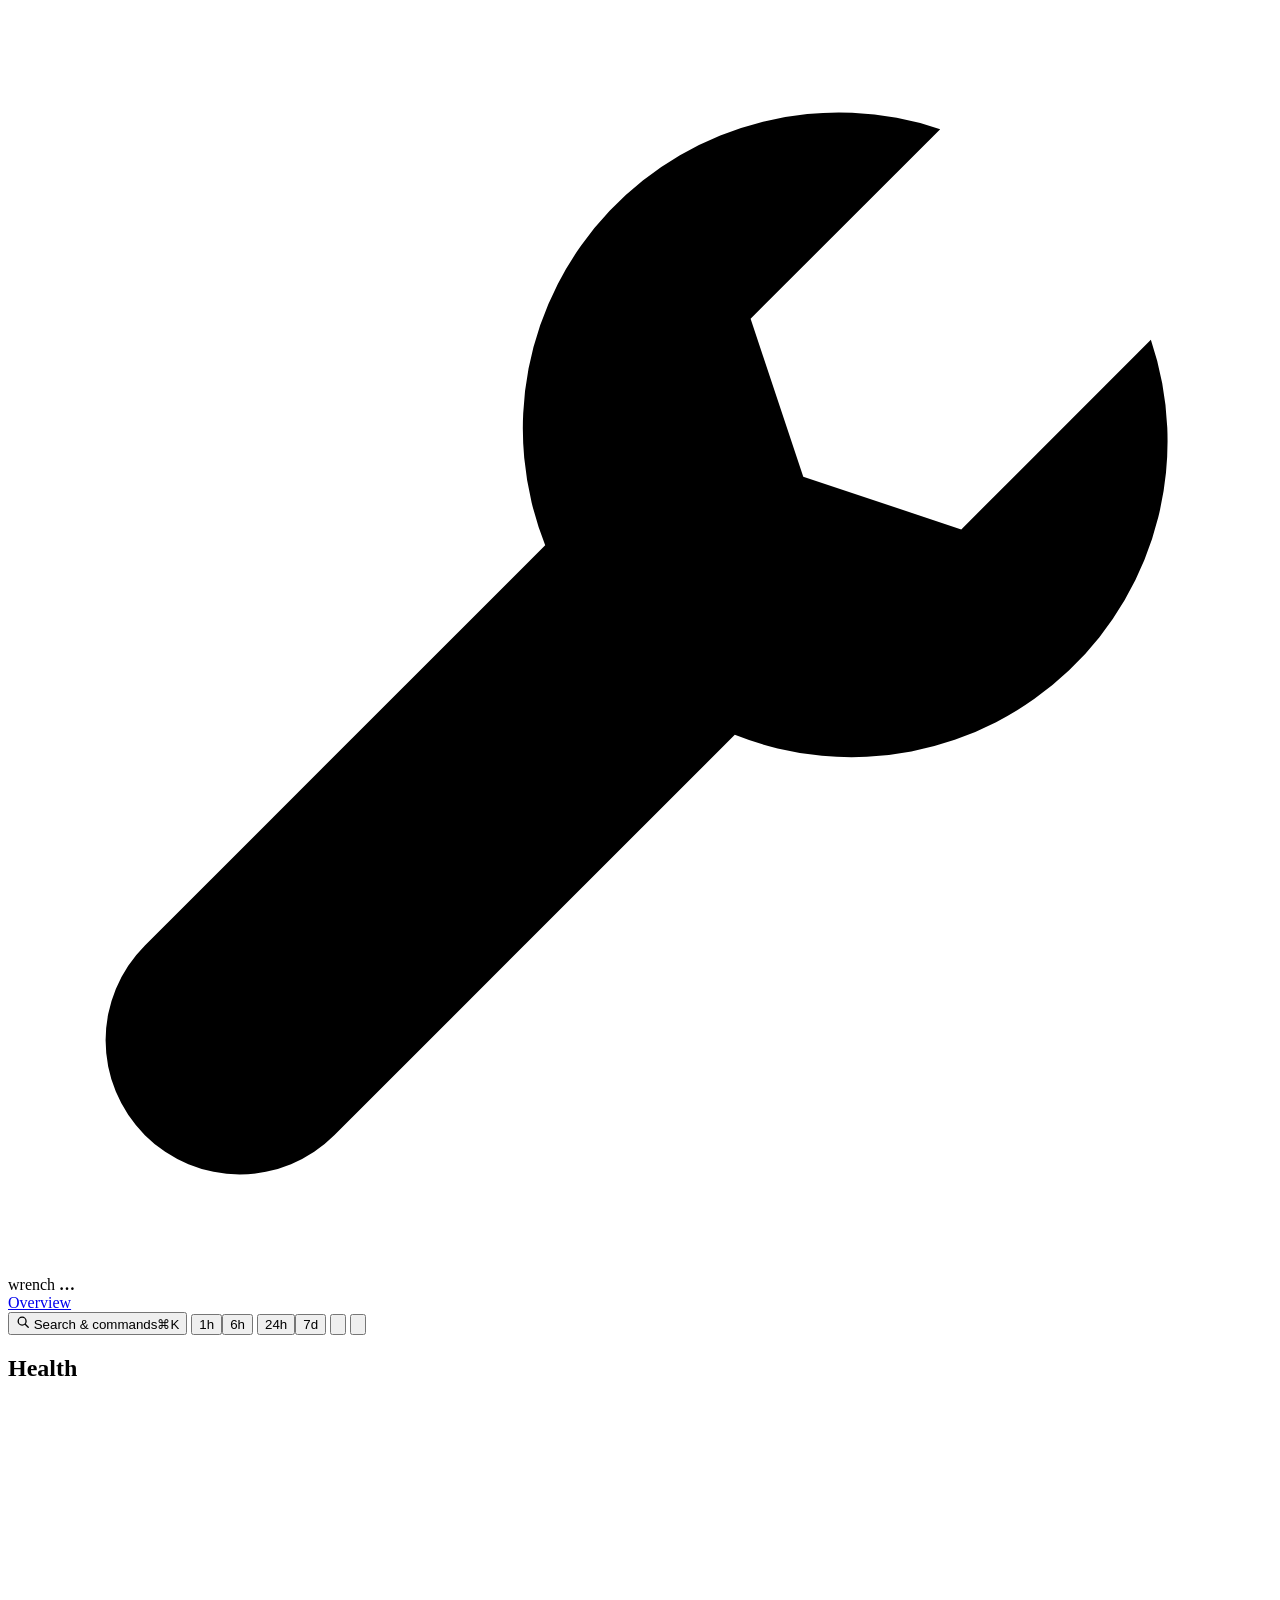
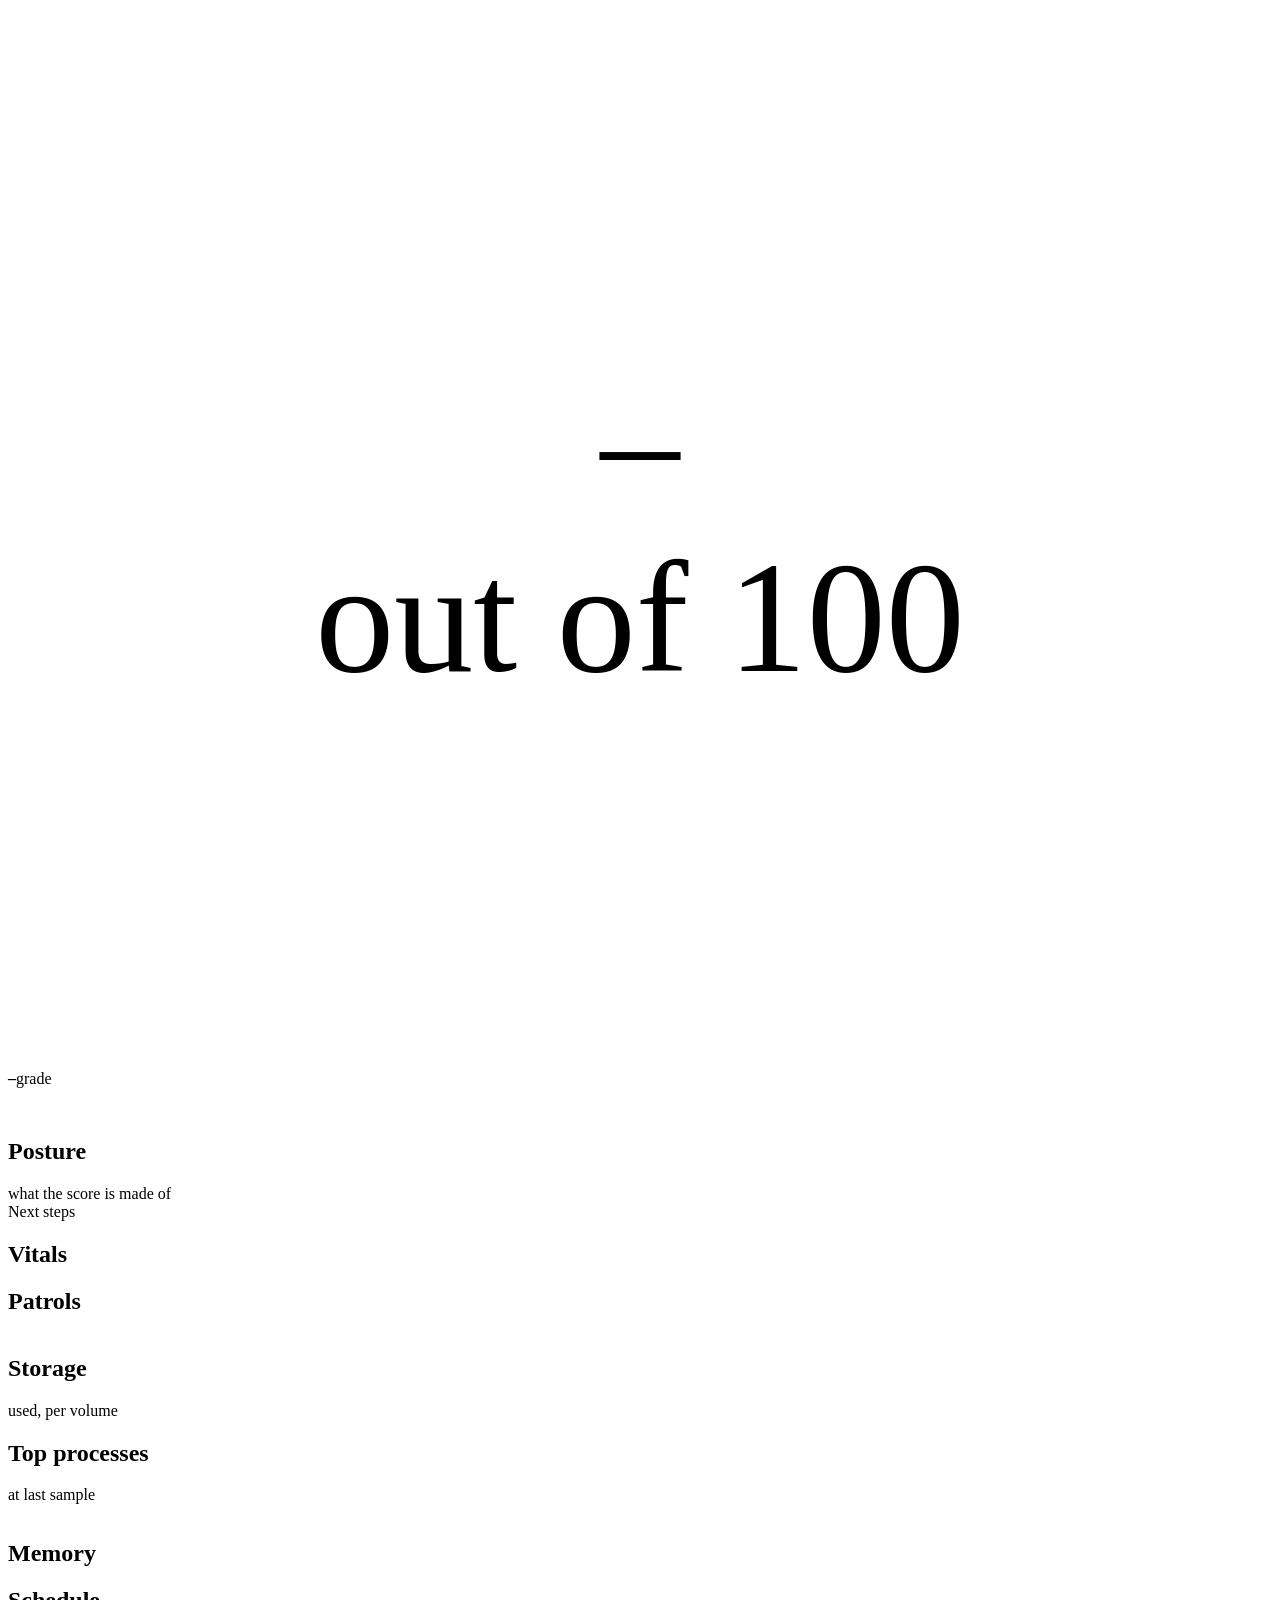
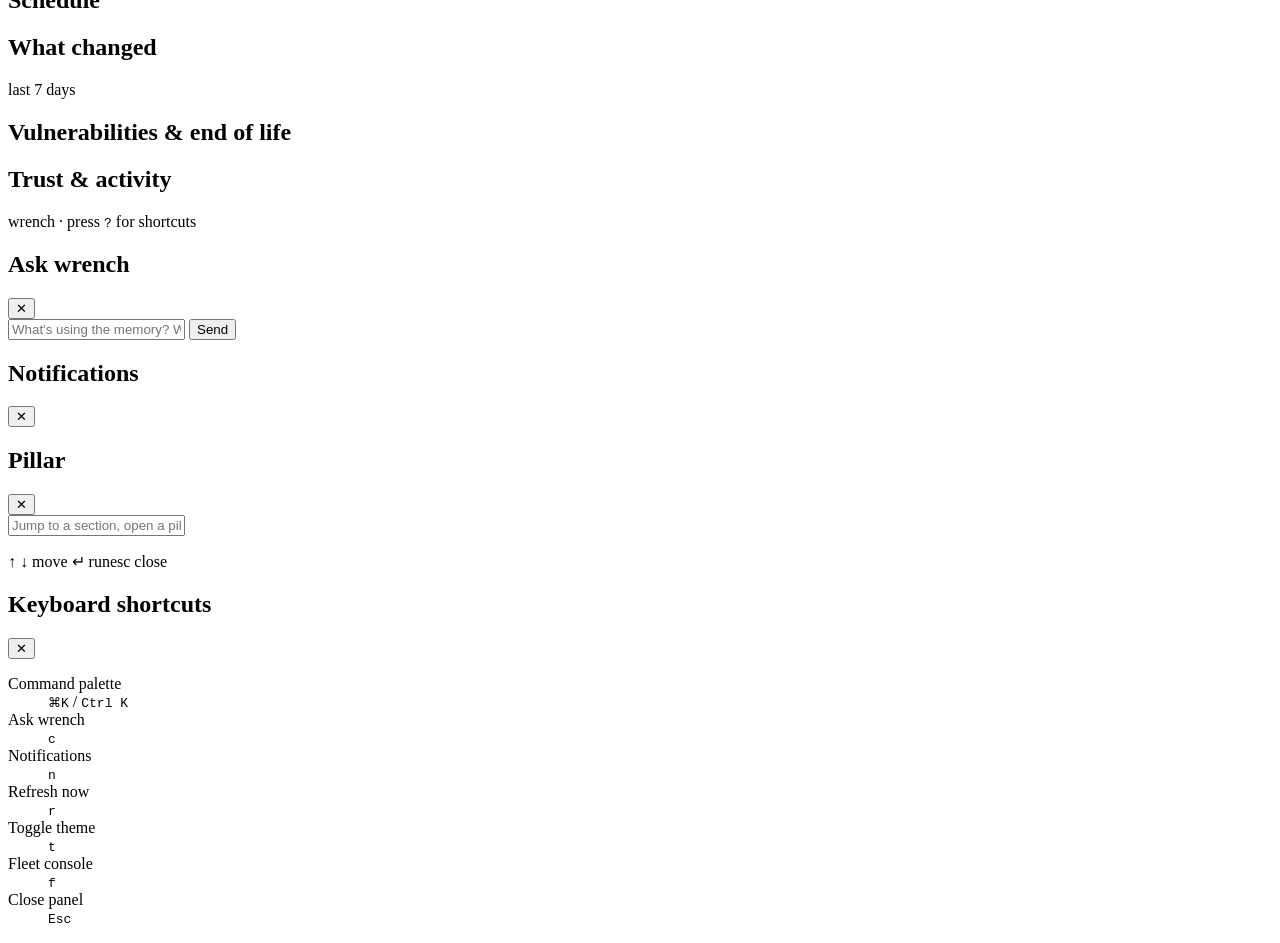
==== commit 9c969a7e: "v3.1.0 — memory and a heartbeat: wrench remembers the operator and does scheduled work Memory (wrenc" ====
--- a/wrench/web/dashboard.html
+++ b/wrench/web/dashboard.html
@@ -87,6 +87,27 @@
         <div class="row two" style="gap:18px"><dl class="kv" id="top-cpu"></dl><dl class="kv" id="top-mem"></dl></div>
       </section>
     </div>
+  </div>
+
+  <div class="row two">
+    <section class="card" aria-labelledby="h-memory">
+      <header><h2 id="h-memory">Memory</h2><span class="meta" id="memory-meta"></span></header>
+      <div class="feed" id="memory-pending" style="max-height:none"></div>
+      <div class="feed" id="memory-list" style="max-height:300px"></div>
+      <form class="memform" id="memory-form" hidden>
+        <input class="input" id="memory-text" maxlength="500" autocomplete="off"
+          placeholder="Tell wrench something to keep in mind…" aria-label="something to remember">
+        <select class="input" id="memory-kind" aria-label="kind">
+          <option value="fact">fact</option><option value="preference">preference</option>
+          <option value="procedure">procedure</option><option value="lesson">lesson</option></select>
+        <button class="btn primary" type="submit">Remember</button></form>
+    </section>
+    <section class="card" aria-labelledby="h-jobs">
+      <header><h2 id="h-jobs">Schedule</h2><span class="meta" id="jobs-meta"></span></header>
+      <div class="feed" id="jobs-proposed" style="max-height:none"></div>
+      <div class="feed" id="jobs-list" style="max-height:300px"></div>
+      <details class="runs" id="jobs-runs-wrap" hidden><summary>Recent runs</summary><div class="feed" id="jobs-runs" style="max-height:220px"></div></details>
+    </section>
   </div>
 
   <div class="row three">
@@ -314,6 +335,48 @@
     : '<div class="empty">No agent actions recorded yet.</div>';
 }
 
+const WHO = { user: 'from you', agent: 'noted by wrench', learned: 'learned from what you do' };
+const until = (ts) => { if (!ts) return '—'; const d = ts - Date.now() / 1000; return d <= 0 ? 'due now' : 'in ' + dur(d); };
+function renderMemory(m) {
+  const admin = me.role === 'admin';
+  $('memory-meta').textContent = m.enabled === false ? 'disabled' : `${m.counts.active} remembered${m.counts.pending ? ` · ${m.counts.pending} to review` : ''}`;
+  $('memory-form').hidden = !admin || m.enabled === false;
+  $('memory-pending').innerHTML = m.pending.map((x) => `
+    <div class="item proposal"><div class="head">${badge('unknown', 'Wants to remember')}<span class="tag">${esc(x.kind)}</span><span class="when">${ago(x.ts)}</span></div>
+      <div class="body">${esc(x.text)}</div>
+      ${admin ? `<div class="acts"><button class="btn sm primary" data-mem="approve" data-id="${x.id}">Keep</button><button class="btn sm" data-mem="reject" data-id="${x.id}">Discard</button></div>`
+        : `<div class="sub">Review with ${cmd('wrench memory review')}</div>`}</div>`).join('');
+  $('memory-list').innerHTML = m.memories.length ? m.memories.map((x) => `
+    <div class="item"><div class="head"><span class="tag">${esc(x.kind)}</span><span class="dim" style="font-size:12px">${esc(WHO[x.source] || x.source)}${x.pinned ? ' · pinned' : ''}</span>
+        <span class="when">${x.uses ? `used ${x.uses}×` : 'not used yet'}</span></div>
+      <div class="body">${esc(x.text)}</div>
+      ${admin ? `<div class="acts quiet"><button class="btn sm" data-mem="${x.pinned ? 'unpin' : 'pin'}" data-id="${x.id}">${x.pinned ? 'Unpin' : 'Pin'}</button><button class="btn sm danger" data-mem="forget" data-id="${x.id}">Forget</button></div>` : ''}</div>`).join('')
+    : (m.pending.length ? '' : `<div class="empty">Nothing remembered yet. Tell wrench how you want things done, or what is unusual about this machine — ${cmd('wrench remember "…"')}. It also keeps notes of its own, which you approve first.</div>`);
+}
+function renderJobs(j) {
+  const admin = me.role === 'admin', hb = j.heartbeat;
+  $('jobs-meta').innerHTML = hb.alive == null ? badge('unknown', 'Heartbeat not running')
+    : badge(hb.alive ? 'ok' : 'critical', hb.alive ? 'Heartbeat alive' : 'Heartbeat silent') + ` <span class="dim">${ago(hb.last_tick)}</span>`;
+  const proposed = j.jobs.filter((x) => x.status === 'proposed'), rest = j.jobs.filter((x) => x.status !== 'proposed');
+  const does = (x) => esc(x.action) + (x.args && (x.args.prompt || x.args.text) ? `: ${esc(x.args.prompt || x.args.text)}` : '');
+  $('jobs-proposed').innerHTML = proposed.map((x) => `
+    <div class="item proposal"><div class="head">${badge('unknown', 'Proposed')}<b>${esc(x.name)}</b><span class="tag">${esc(x.schedule)}</span></div>
+      <div class="body">${esc(x.note || '')}</div><div class="sub">would run: ${does(x)}</div>
+      ${admin ? `<div class="acts"><button class="btn sm primary" data-job="approve" data-name="${esc(x.name)}">Approve</button><button class="btn sm" data-job="rm" data-name="${esc(x.name)}">Decline</button></div>`
+        : `<div class="sub">Approve with ${cmd('wrench jobs approve ' + x.name)}</div>`}</div>`).join('');
+  $('jobs-list').innerHTML = rest.length ? rest.map((x) => `
+    <div class="item"><div class="head"><b>${esc(x.name)}</b><span class="tag">${esc(x.schedule)}</span>${x.status === 'paused' ? badge('attention', 'Paused') : ''}
+        <span class="when">${x.status === 'active' ? 'next ' + until(x.next_run) : ''}</span></div>
+      <div class="body">${does(x)}</div>
+      <div class="sub">${x.last_run ? `${badge(x.last_status)} ${ago(x.last_run)} — ${esc((x.last_summary || '').split('\n')[0].slice(0, 140))}` : 'has not run yet'}</div>
+      ${admin ? `<div class="acts quiet"><button class="btn sm" data-job="${x.status === 'paused' ? 'resume' : 'pause'}" data-name="${esc(x.name)}">${x.status === 'paused' ? 'Resume' : 'Pause'}</button><button class="btn sm danger" data-job="rm" data-name="${esc(x.name)}">Remove</button></div>` : ''}</div>`).join('')
+    : (proposed.length ? '' : `<div class="empty">No scheduled jobs. Start the heartbeat with ${cmd('wrench install-service')}, then add work: ${cmd('wrench jobs add morning-brief "weekdays 08:30" brief')}</div>`);
+  if (hb.alive == null && rest.length) $('jobs-list').insertAdjacentHTML('afterbegin', `<div class="item sub">Nothing will fire until the heartbeat is started: ${cmd('wrench install-service')}</div>`);
+  $('jobs-runs-wrap').hidden = !j.runs.length;
+  $('jobs-runs').innerHTML = j.runs.map((r) => `<div class="item"><div class="head">${badge(r.status)}<b>${esc(r.name)}</b><span class="when">${ago(r.ts)}</span></div>
+    <div class="sub">${esc((r.summary || '').slice(0, 200))}</div></div>`).join('');
+}
+
 function renderNotifs(list) {
   const unread = list.filter((n) => !n.read);
   const c = $('bell-count'); c.hidden = !unread.length; c.textContent = unread.length > 99 ? '99+' : unread.length;
@@ -333,9 +396,10 @@
 
 async function refresh() {
   try {
-    const [o, tl, drift, patrols, actions, wi, notifs] = await Promise.all([
+    const [o, tl, drift, patrols, actions, wi, notifs, mem, jobs] = await Promise.all([
       api('/api/overview'), api('/api/timeline?hours=' + hours), api('/api/drift'),
-      api('/api/patrols'), api('/api/actions'), api('/api/webintel'), api('/api/notifications?all=1')]);
+      api('/api/patrols'), api('/api/actions'), api('/api/webintel'), api('/api/notifications?all=1'),
+      api('/api/memory'), api('/api/jobs')]);
     me = o;
     $('host').textContent = o.host; $('oslabel').textContent = o.os_label || '';
     $('version').textContent = 'v' + o.version;
@@ -356,6 +420,7 @@
       <dt>Unread notifications</dt><dd class="num">${unread}</dd>
       <dt>Volumes at 90% or more</dt><dd class="num">${hot}</dd>`;
     renderFeeds(drift, wi, actions, o); renderNotifs(notifs);
+    renderMemory(mem); renderJobs(jobs);
     firstLoad = false;
   } catch (e) { if (e.message !== 'auth') { $('updated').textContent = 'connection lost — retrying'; $('live').classList.add('stale'); } }
 }
@@ -374,11 +439,12 @@
 const jump = (id) => () => { const el = $(id).closest('.card'); el.scrollIntoView({ behavior: 'smooth', block: 'start' }); };
 const COMMANDS = ['wrench patrol', 'wrench score', 'wrench status', 'wrench security', 'wrench comply', 'wrench backups',
   'wrench certs', 'wrench cve', 'wrench forecast', 'wrench drift', 'wrench fixxer', 'wrench doctor',
-  'wrench install-service', 'wrench audit verify', 'wrench fleet enroll', 'wrench bundle'];
+  'wrench install-service', 'wrench memory', 'wrench memory review', 'wrench jobs', 'wrench heartbeat --status', 'wrench audit verify', 'wrench fleet enroll', 'wrench bundle'];
 initPalette(() => [
   ...(me.posture ? me.posture.pillars.map((x) => ({ group: 'Pillar', label: x.label, hint: x.score == null ? 'not measured' : String(Math.round(x.score)), run: () => openPillar(x.key) })) : []),
   { group: 'Go to', label: 'Vitals', run: jump('h-vitals') }, { group: 'Go to', label: 'Patrols', run: jump('h-patrol') },
   { group: 'Go to', label: 'Storage', run: jump('h-disks') }, { group: 'Go to', label: 'What changed', run: jump('h-drift') },
+  { group: 'Go to', label: 'Memory', run: jump('h-memory') }, { group: 'Go to', label: 'Schedule', run: jump('h-jobs') },
   { group: 'Go to', label: 'Vulnerabilities & end of life', run: jump('h-intel') }, { group: 'Go to', label: 'Trust & activity', run: jump('h-trust') },
   ...(me.fleet_hub ? [{ group: 'Go to', label: 'Fleet console', hint: 'f', run: () => { location.href = '/fleet'; } }] : []),
   { group: 'Open', label: 'Notifications', hint: 'n', run: () => openDrawer('notifs') },
@@ -389,6 +455,17 @@
   ...COMMANDS.map((c) => ({ group: 'Copy', label: c, hint: 'copy', run: () => copyText(c) })),
 ]);
 $('mark-all').addEventListener('click', async () => { await post('/api/notifications/read'); refresh(); });
+const act = async (path, body, errEl) => {
+  try { await post(path, body); await refresh(); return true; }
+  catch (e) { const t = document.createElement('div'); t.className = 'toast attention'; t.innerHTML = `<div class="t">Not done</div>${esc(e.message || 'request failed')}`;
+    $('toasts').appendChild(t); setTimeout(() => t.remove(), 9000); return false; }
+};
+$('h-memory').closest('.card').addEventListener('click', (e) => { const b = e.target.closest('[data-mem]'); if (b) act('/api/memory', { action: b.dataset.mem, id: Number(b.dataset.id) }); });
+$('h-jobs').closest('.card').addEventListener('click', (e) => { const b = e.target.closest('[data-job]'); if (b) act('/api/jobs', { action: b.dataset.job, name: b.dataset.name }); });
+$('memory-form').addEventListener('submit', async (e) => {
+  e.preventDefault(); const text = $('memory-text').value.trim(); if (!text) return;
+  if (await act('/api/memory', { action: 'add', text, kind: $('memory-kind').value })) $('memory-text').value = '';
+});
 let greeted = false, busy = false;
 function addMsg(cls, text, meta) {
   const d = document.createElement('div'); d.className = 'msg ' + cls; d.textContent = text;
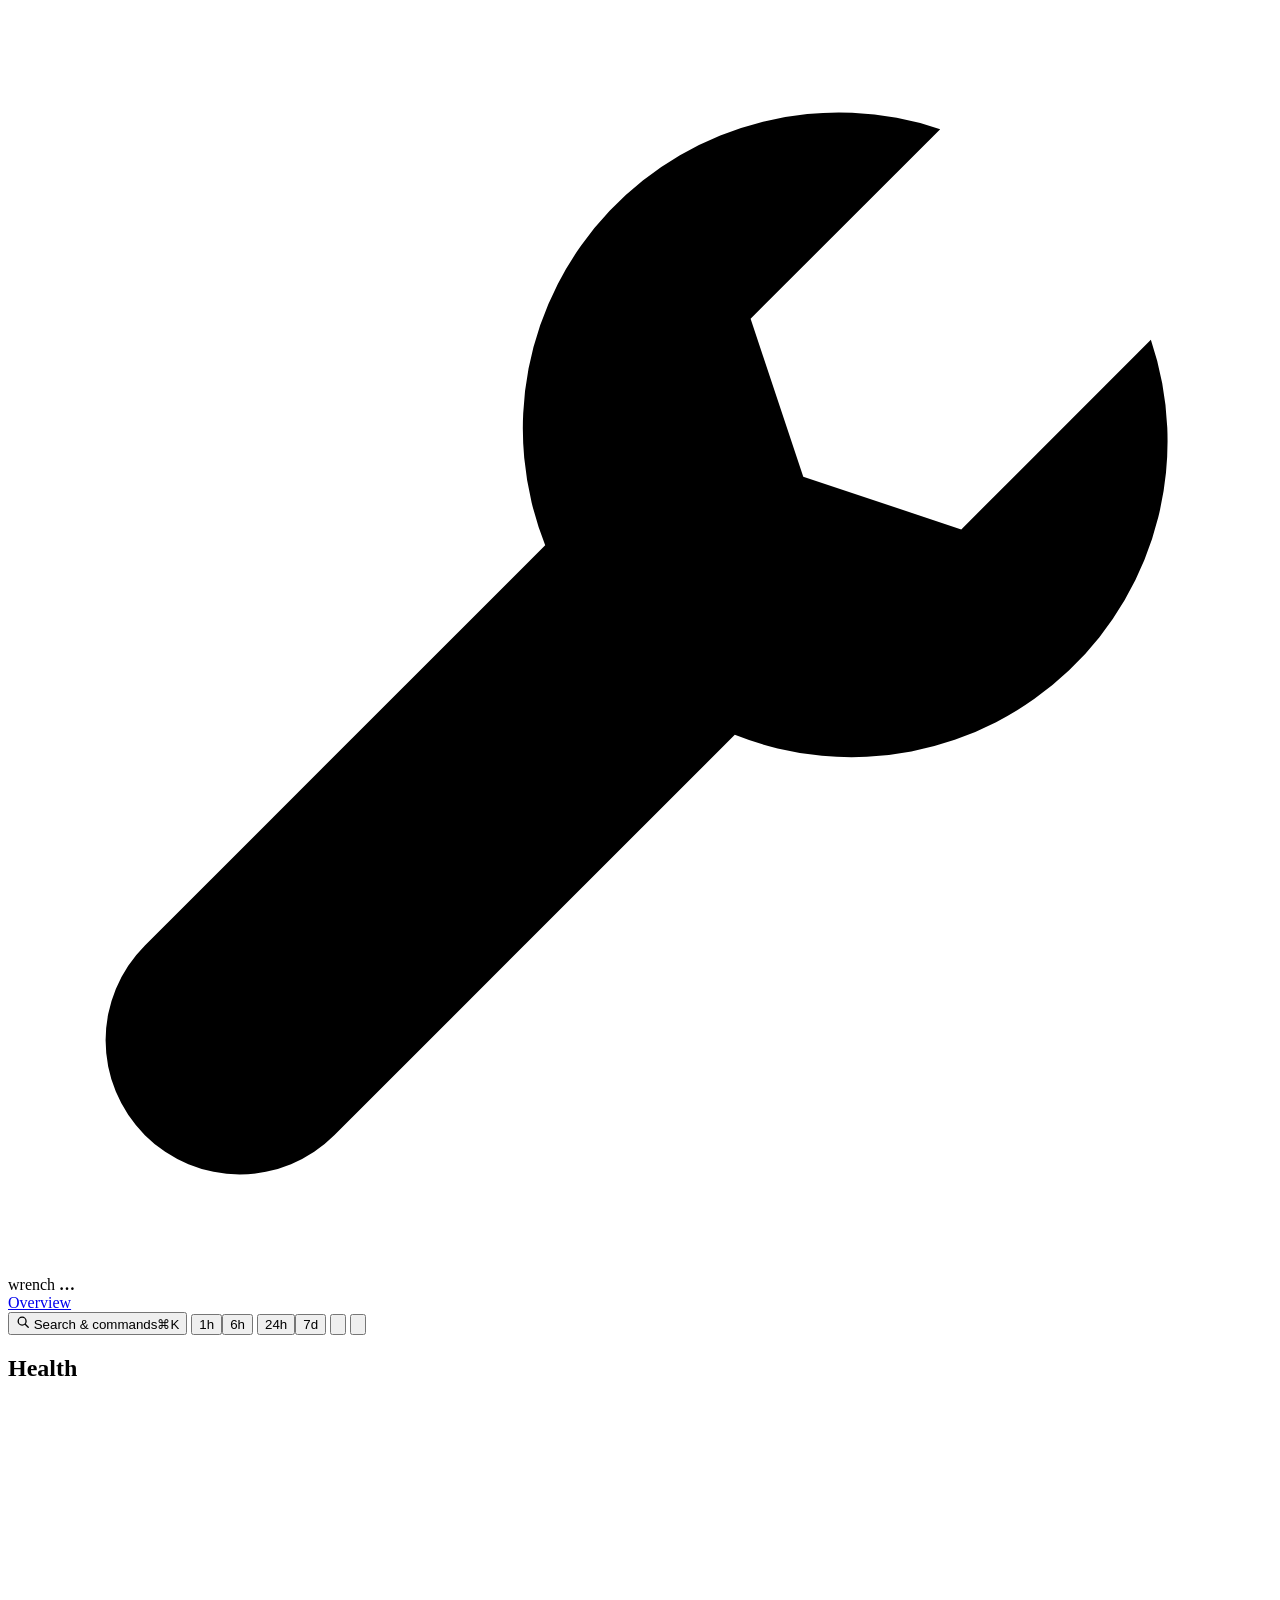
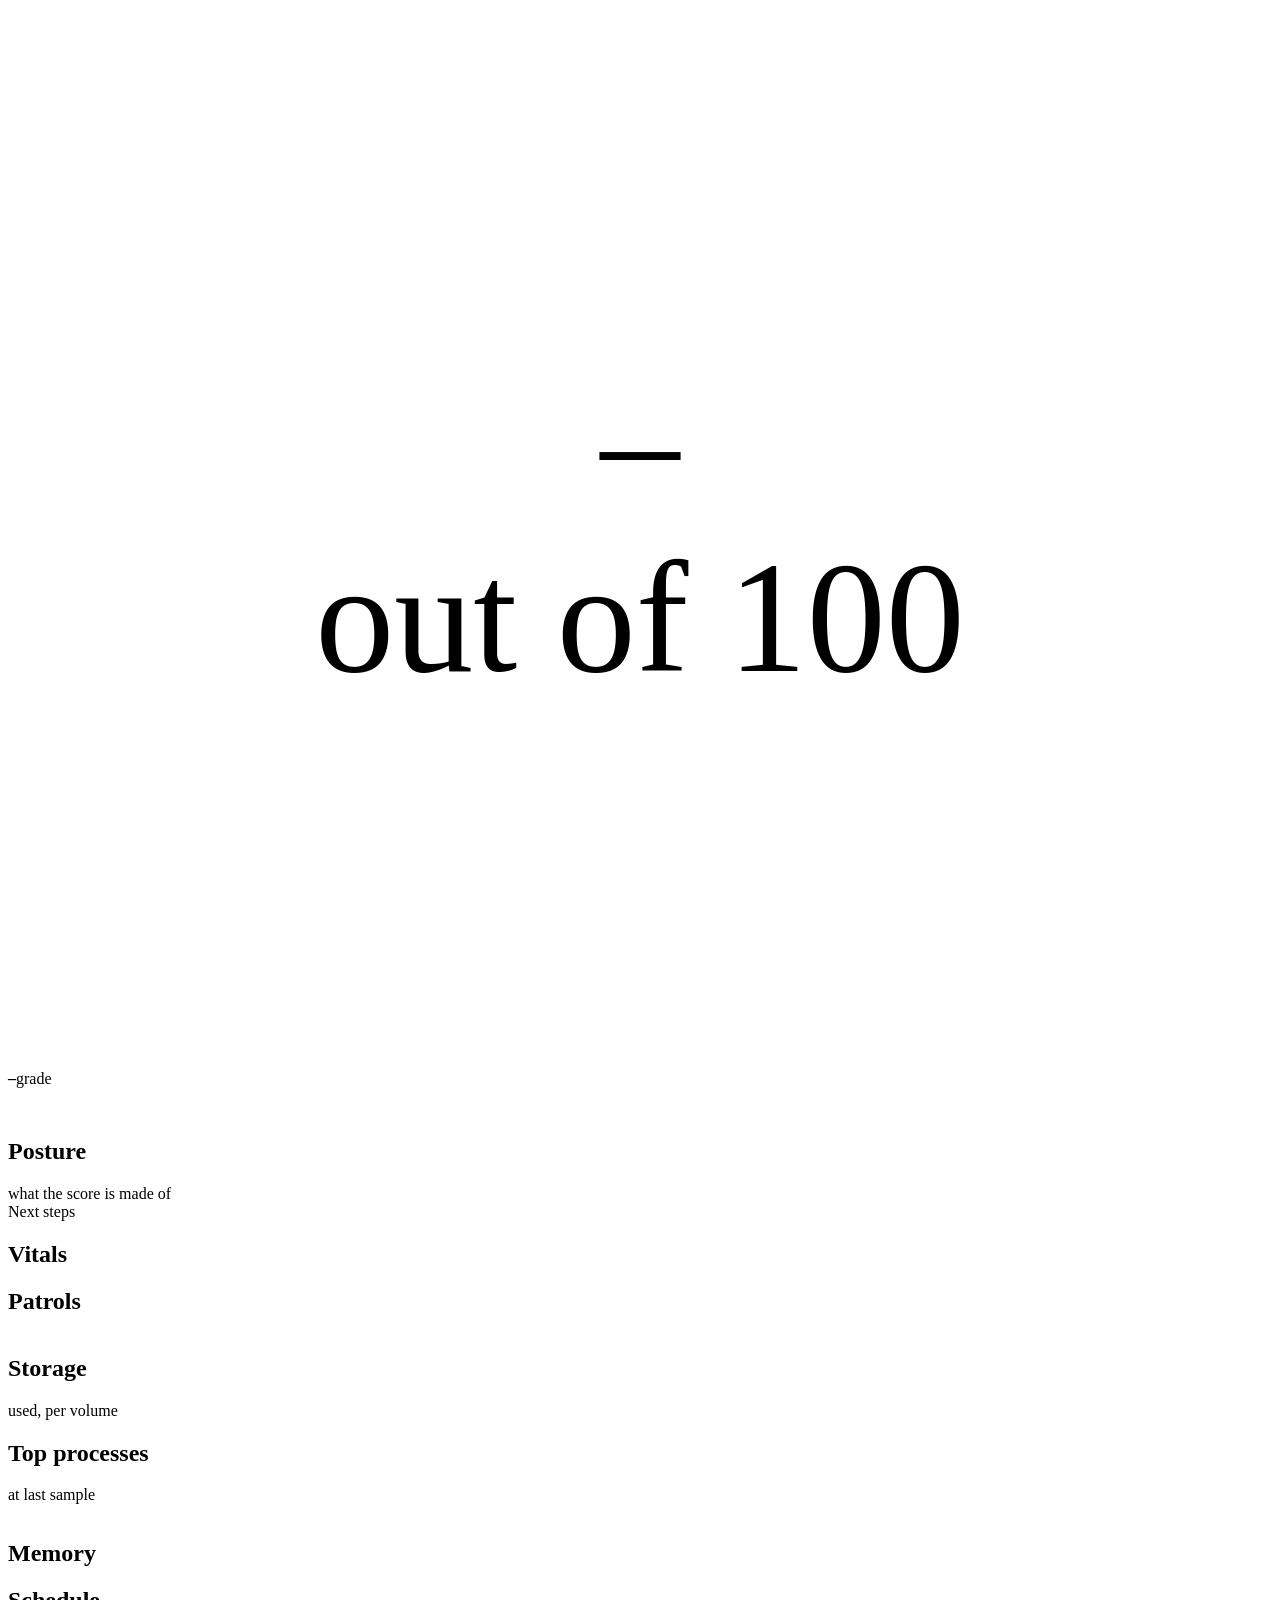
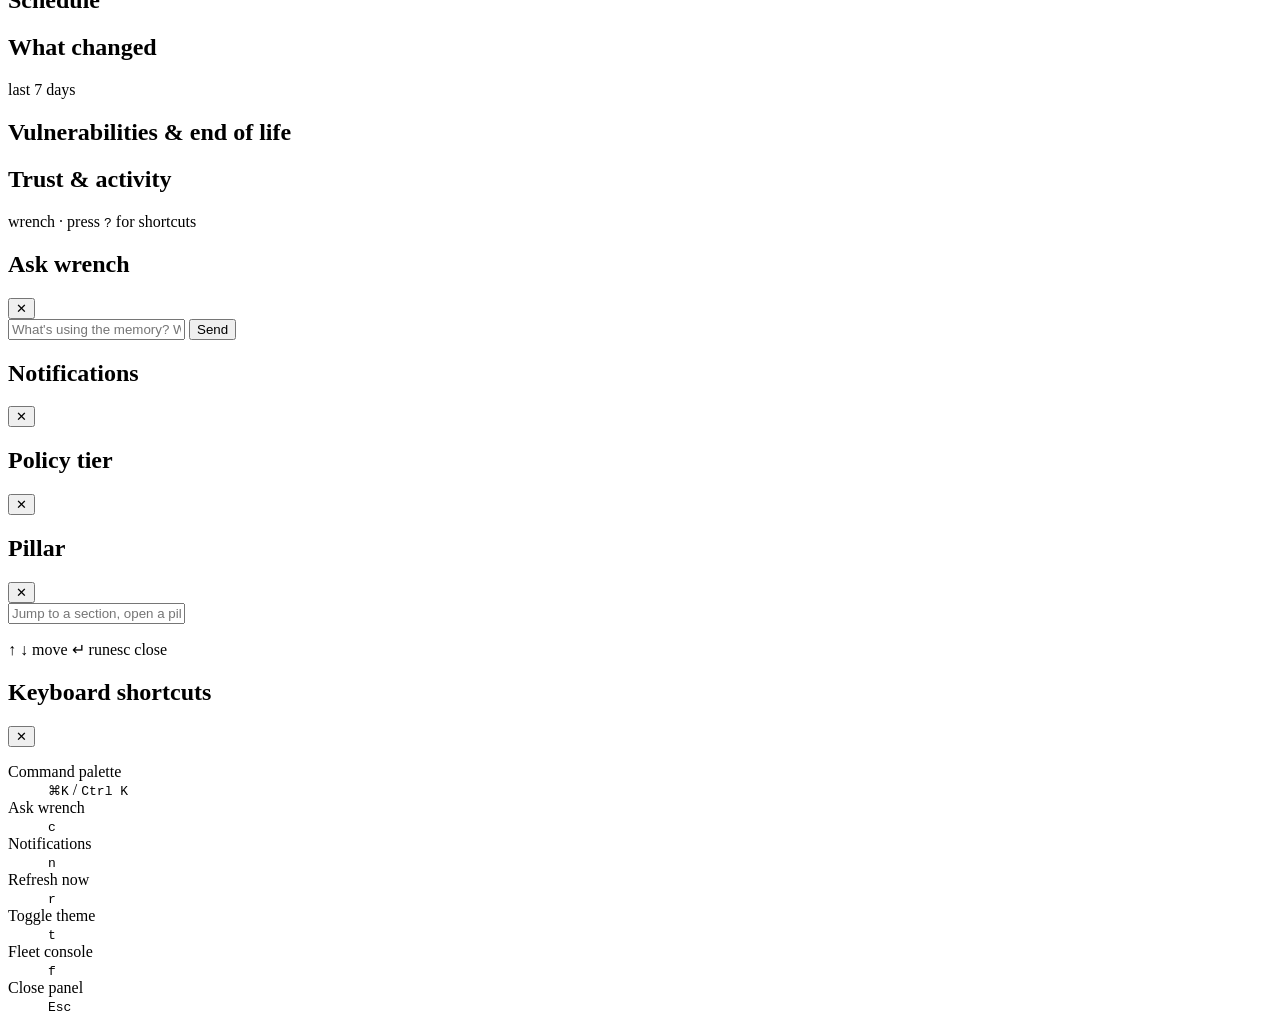
==== commit fde252cc: "wrench policy: switch the agent between observer and actor from the CLI and the dashboard - wrench p" ====
--- a/wrench/web/dashboard.html
+++ b/wrench/web/dashboard.html
@@ -144,6 +144,11 @@
   <header><h2>Notifications</h2><button class="btn" id="mark-all" hidden>Mark all read</button>
     <button class="iconbtn" data-close aria-label="close">✕</button></header>
   <div class="content"><div class="feed" id="notif-list" style="max-height:none"></div></div>
+</aside>
+
+<aside class="drawer" id="tier" role="dialog" aria-label="policy tier">
+  <header><h2>Policy tier</h2><button class="iconbtn" data-close aria-label="close">✕</button></header>
+  <div class="content" id="tier-body"></div>
 </aside>
 
 <aside class="drawer" id="pillar" role="dialog" aria-label="pillar detail">
@@ -324,7 +329,7 @@
   $('audit-state').innerHTML = a.count == null ? '' : badge(a.intact ? 'ok' : 'critical', a.intact ? 'Audit chain intact' : 'Audit chain broken');
   const b = o.brain || {};
   $('trust').innerHTML = `
-    <dt>Policy tier</dt><dd><b>${esc(o.policy_tier)}</b></dd>
+    <dt>Policy tier</dt><dd><button class="tierbtn" id="tier-open" title="what wrench may do on its own — click to change"><b>${esc(o.policy_tier)}</b><span>${esc(tierName(o))}</span><span class="chev" aria-hidden="true">›</span></button></dd>
     <dt>Brain</dt><dd>${b.usable ? `${esc(b.provider)} · <span class="mono">${esc(b.model)}</span>` : `<span class="dim">deterministic — ${esc(b.reason || 'not configured')}</span>`}</dd>
     <dt>Network</dt><dd>${o.offline ? 'offline mode (zero egress)' : 'normal'}</dd>
     <dt>Audit events</dt><dd class="num">${a.count ?? '—'}${a.reason && !a.intact ? ` · <span style="color:var(--critical-ink)">${esc(a.reason)}</span>` : ''}</dd>
@@ -335,6 +340,26 @@
     : '<div class="empty">No agent actions recorded yet.</div>';
 }
 
+const tierName = (o) => ((o.policy && o.policy.tiers.find((t) => t.tier === o.policy_tier)) || {}).name || '';
+function renderTier(o) {
+  const p = o.policy; if (!p) { $('tier-body').innerHTML = '<div class="empty">No configuration loaded.</div>'; return; }
+  const admin = o.role === 'admin', cur = p.tiers.findIndex((t) => t.tier === o.policy_tier);
+  $('tier-body').innerHTML = `
+    <p class="dim" style="font-size:13.5px;margin-bottom:14px">How much wrench may do on its own, from watching to acting. At every tier it can only run commands from its built-in allowlist — it never writes its own.</p>
+    <div class="tiers">${p.tiers.map((t, i) => {
+      const here = i === cur, up = i > cur;
+      let action = '';
+      if (here) action = badge('ok', 'Current');
+      else if (!admin) action = '';
+      else if (p.env_override) action = '<span class="sub">locked by WRENCH_POLICY</span>';
+      else if (up && !p.raise_allowed) action = cmd('wrench policy ' + t.tier);
+      else action = `<button class="btn sm${up ? ' primary' : ''}" data-tier="${esc(t.tier)}" data-up="${up ? 1 : 0}">${up ? 'Raise to' : 'Lower to'} ${esc(t.tier)}</button>`;
+      return `<div class="tier${here ? ' here' : ''}"><div class="head"><b>${esc(t.tier)}</b><span class="tag">${esc(t.name)}</span><span class="when">${action}</span></div>
+        <div class="body">${esc(t.allows)}</div></div>`;
+    }).join('')}</div>
+    ${admin && !p.raise_allowed && cur < p.tiers.length - 1 && !p.env_override ? `<p class="sub" style="margin-top:14px">Giving wrench more reach is done from a terminal on this machine — click a command above to copy it. That way a dashboard sign-in alone can never hand it the ability to act. To allow it from here, set <code>allow_tier_raise = true</code> under <code>[web]</code> in the config.</p>` : ''}
+    ${!admin ? '<p class="sub" style="margin-top:14px">Changing the tier needs the admin role.</p>' : ''}`;
+}
 const WHO = { user: 'from you', agent: 'noted by wrench', learned: 'learned from what you do' };
 const until = (ts) => { if (!ts) return '—'; const d = ts - Date.now() / 1000; return d <= 0 ? 'due now' : 'in ' + dur(d); };
 function renderMemory(m) {
@@ -420,7 +445,7 @@
       <dt>Unread notifications</dt><dd class="num">${unread}</dd>
       <dt>Volumes at 90% or more</dt><dd class="num">${hot}</dd>`;
     renderFeeds(drift, wi, actions, o); renderNotifs(notifs);
-    renderMemory(mem); renderJobs(jobs);
+    renderMemory(mem); renderJobs(jobs); renderTier(o);
     firstLoad = false;
   } catch (e) { if (e.message !== 'auth') { $('updated').textContent = 'connection lost — retrying'; $('live').classList.add('stale'); } }
 }
@@ -439,7 +464,7 @@
 const jump = (id) => () => { const el = $(id).closest('.card'); el.scrollIntoView({ behavior: 'smooth', block: 'start' }); };
 const COMMANDS = ['wrench patrol', 'wrench score', 'wrench status', 'wrench security', 'wrench comply', 'wrench backups',
   'wrench certs', 'wrench cve', 'wrench forecast', 'wrench drift', 'wrench fixxer', 'wrench doctor',
-  'wrench install-service', 'wrench memory', 'wrench memory review', 'wrench jobs', 'wrench heartbeat --status', 'wrench audit verify', 'wrench fleet enroll', 'wrench bundle'];
+  'wrench install-service', 'wrench policy', 'wrench policy repair', 'wrench memory', 'wrench memory review', 'wrench jobs', 'wrench heartbeat --status', 'wrench audit verify', 'wrench fleet enroll', 'wrench bundle'];
 initPalette(() => [
   ...(me.posture ? me.posture.pillars.map((x) => ({ group: 'Pillar', label: x.label, hint: x.score == null ? 'not measured' : String(Math.round(x.score)), run: () => openPillar(x.key) })) : []),
   { group: 'Go to', label: 'Vitals', run: jump('h-vitals') }, { group: 'Go to', label: 'Patrols', run: jump('h-patrol') },
@@ -448,6 +473,7 @@
   { group: 'Go to', label: 'Vulnerabilities & end of life', run: jump('h-intel') }, { group: 'Go to', label: 'Trust & activity', run: jump('h-trust') },
   ...(me.fleet_hub ? [{ group: 'Go to', label: 'Fleet console', hint: 'f', run: () => { location.href = '/fleet'; } }] : []),
   { group: 'Open', label: 'Notifications', hint: 'n', run: () => openDrawer('notifs') },
+  { group: 'Open', label: 'Policy tier — what wrench may do', hint: me.policy_tier || '', run: () => openDrawer('tier') },
   ...(me.role === 'admin' && me.brain && me.brain.usable ? [{ group: 'Open', label: 'Ask wrench', hint: 'c', run: openChat }] : []),
   { group: 'Open', label: 'Keyboard shortcuts', hint: '?', run: () => openDrawer('help') },
   { group: 'View', label: 'Toggle light / dark', hint: 't', run: toggleTheme }, { group: 'View', label: 'Refresh now', hint: 'r', run: refresh },
@@ -462,6 +488,13 @@
 };
 $('h-memory').closest('.card').addEventListener('click', (e) => { const b = e.target.closest('[data-mem]'); if (b) act('/api/memory', { action: b.dataset.mem, id: Number(b.dataset.id) }); });
 $('h-jobs').closest('.card').addEventListener('click', (e) => { const b = e.target.closest('[data-job]'); if (b) act('/api/jobs', { action: b.dataset.job, name: b.dataset.name }); });
+$('trust').addEventListener('click', (e) => { if (e.target.closest('#tier-open')) openDrawer('tier'); });
+$('tier-body').addEventListener('click', async (e) => {
+  const b = e.target.closest('[data-tier]'); if (!b) return;
+  const t = b.dataset.tier;
+  if (b.dataset.up === '1' && !window.confirm(`Raise the policy tier to "${t}"?\n\nwrench will be able to run allowlisted fixes${t === 'autonomous' ? ' with nobody watching' : ' after asking'}.`)) return;
+  await act('/api/policy', { tier: t });
+});
 $('memory-form').addEventListener('submit', async (e) => {
   e.preventDefault(); const text = $('memory-text').value.trim(); if (!text) return;
   if (await act('/api/memory', { action: 'add', text, kind: $('memory-kind').value })) $('memory-text').value = '';
@@ -505,6 +538,7 @@
   if (h.startsWith('pillar=')) openPillar(h.slice(7));
   else if (h === 'notifications') openDrawer('notifs');
   else if (h === 'ask') openChat();
+  else if (h === 'tier') openDrawer('tier');
   else if (h === 'commands') $('palette-btn').click();
 }
 addEventListener('hashchange', route);
